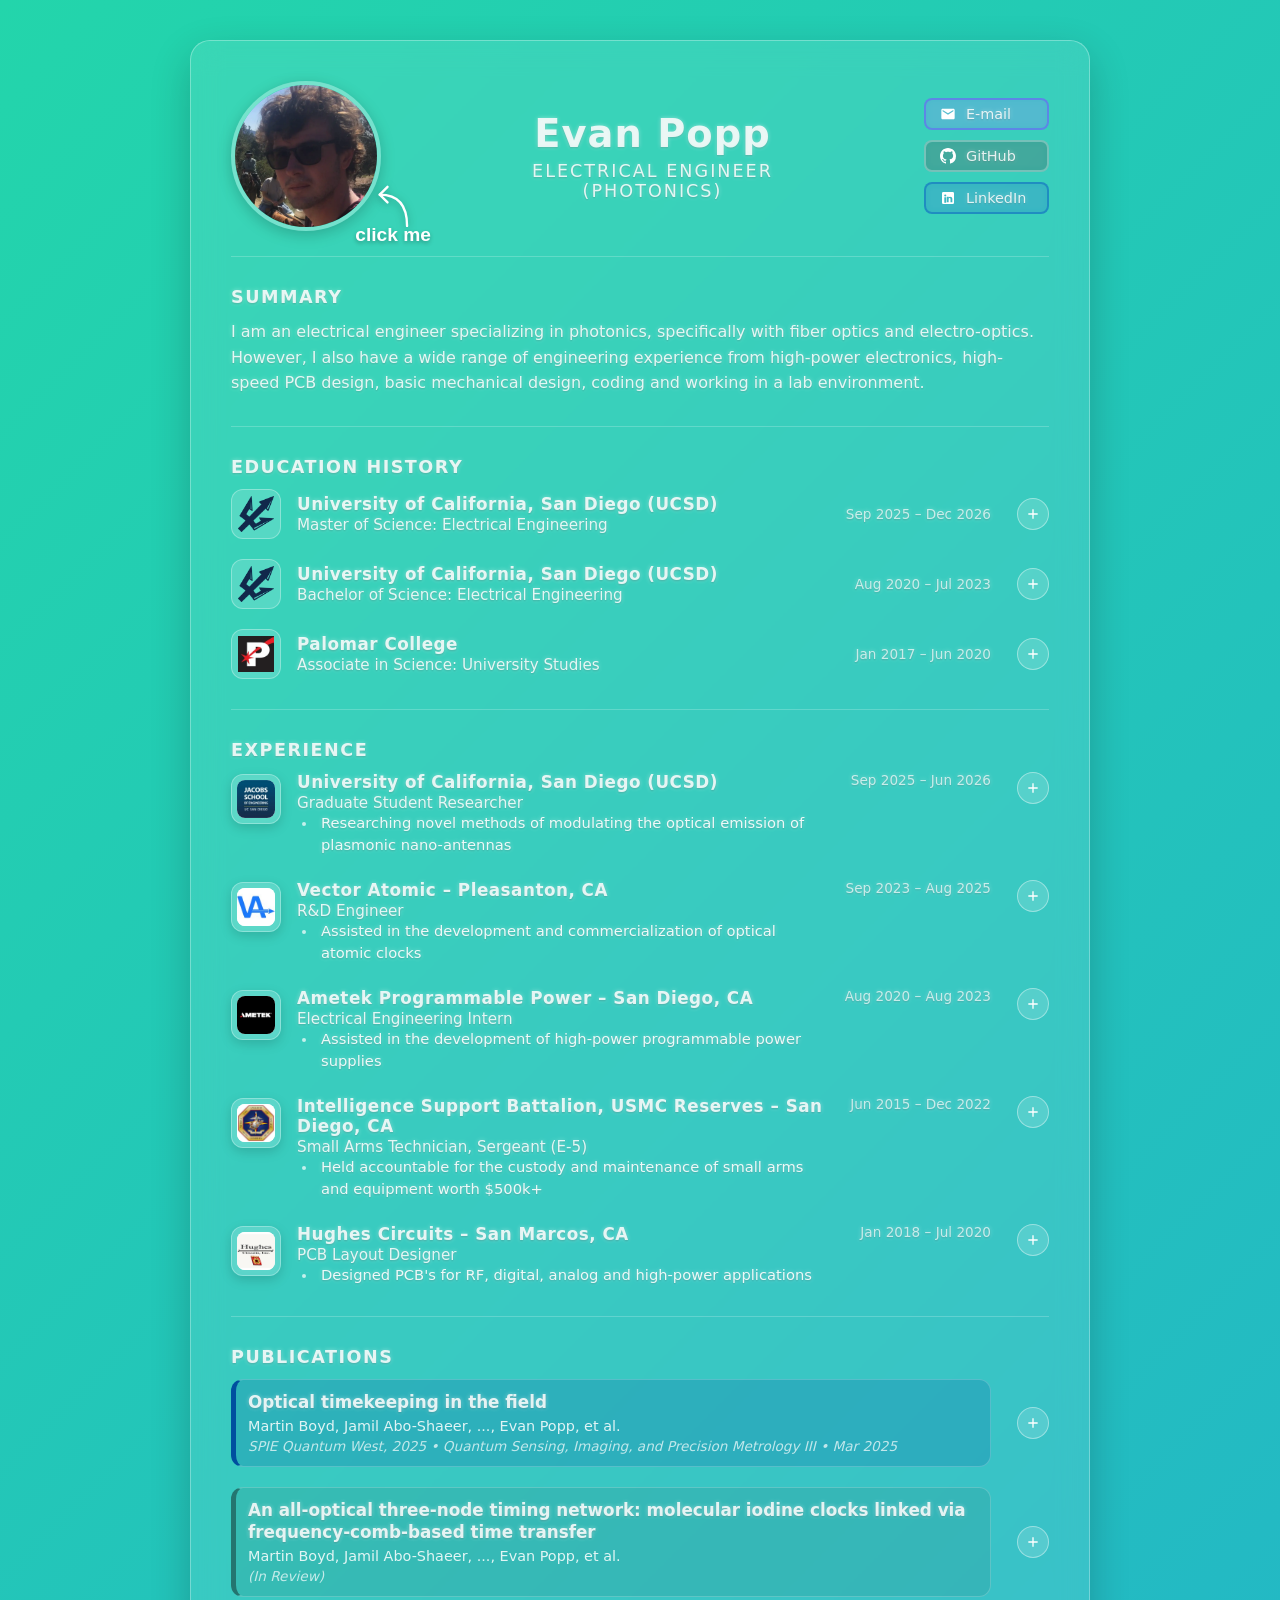
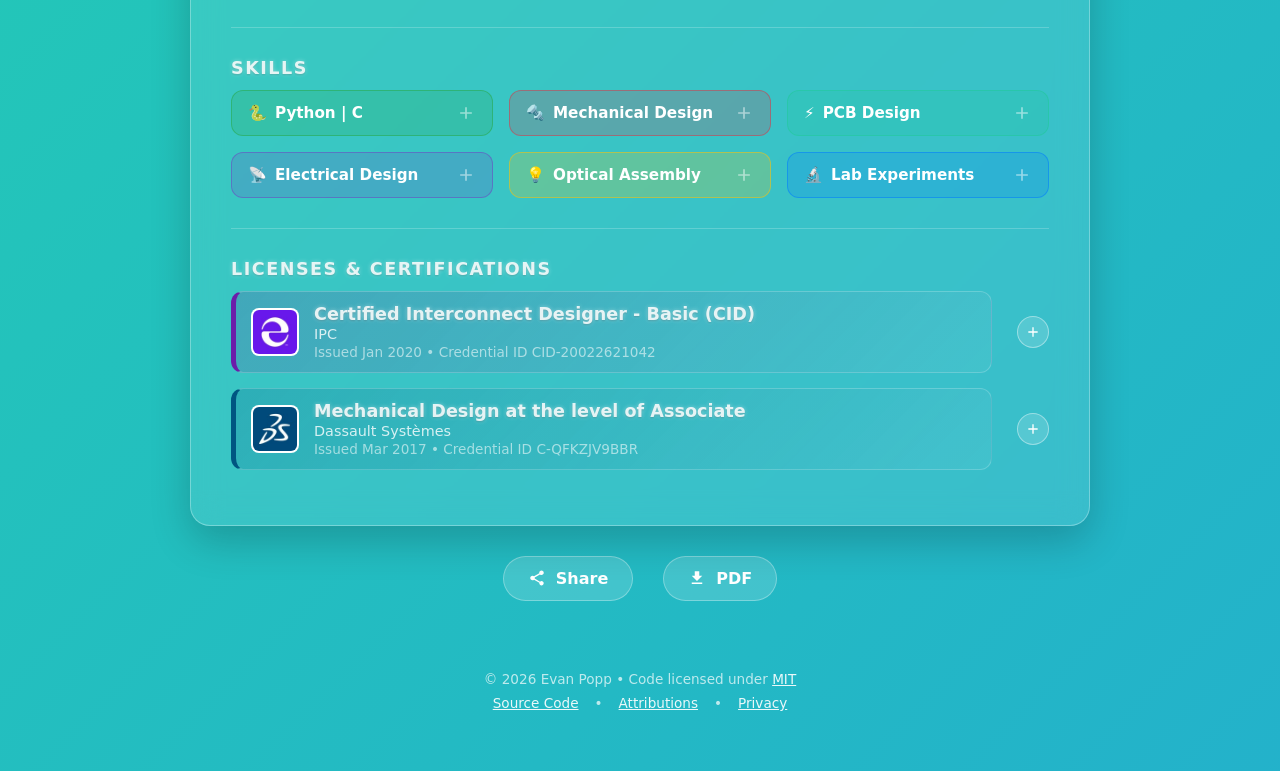
==== static/index.html @ e17ca83b "Website V2: Fixed typos, steamlined performance, added documentation" ====
<!DOCTYPE html>
<html lang="en">

<head>
  <meta charset="UTF-8" />
  <!-- DELETE OR COMMENT THIS OUT -->
  <!-- <meta name="viewport" content="width=device-width, initial-scale=1.0"> -->
  <title> Resume </title>
  <!-- Favicons -->
  <link rel="icon" type="image/png" href="/public/prism.png">
  <!-- Style -->
  <link rel="stylesheet" href="/css/styles_index.css">
  <!-- Link your external JavaScript file -->
  <script src="/js/script.js"></script>
</head>

<body>
  <!-- 1. ADD ID HERE -->
  <div class="glass-resume" id="resume-container">

    <header class="resume-header">
      <!-- Top Left: Headshot -->
      <div class="profile-container">
        <!-- Clickable Profile Picture -->
        <img src="/public/headshot.webp" alt="Evan Popp" class="profile-pic"
          onclick="openModal('<div class=\'modal-header\'><h4>Welcome</h4></div><div class=\'modal-body\'><p>Hello! Thank you for visiting!</p><p>My goal with this site is to convey my professional background with ease, while also providing in-depth detail of my work and accomplishments. If you would like to contact me, please do not hesitate to do so.</p><br><b>Site Guide:</b></br><p>On this site, I use a combination of pop-ups and links to give more in depth detail. Any badge with a + sign signifies a pop-up, with the remaining badges being links. At the top right, you can use those links to contact me or view my github. At the bottom, you can share this site and/or download my resume. At the very bottom of this page, you can use those links to view the source code for this site, the privacy policy and the favicon attributions.</p></div>')">
        <!-- Floating Arrow and Text -->
        <div class="click-me-indicator">
          <!-- Hand-drawn style SVG curved arrow -->
          <svg class="curved-arrow" viewBox="0 0 64 64" width="50" height="50">
            <path d="M 50 60 Q 50 20 15 20" fill="none" stroke="white" stroke-width="3" stroke-linecap="round" />
            <path d="M 15 20 L 25 10 M 15 20 L 25 30" fill="none" stroke="white" stroke-width="3"
              stroke-linecap="round" />
          </svg>
          <span class="click-text">click me</span>
        </div>
      </div>
      <!-- Center: Title -->
      <div class="title-area">
        <h1 class="frosted-text">Evan Popp</h1>
        <h2 class="frosted-text">Electrical Engineer</h2>
        <h2 class="frosted-text">(Photonics)</h2>
      </div>
      <!-- Top Right: Contact Info Links -->
      <div class="contact-info">
        <!-- Email Link -->
        <a href="mailto:contact@evanpopp.me" target="_blank" class="contact-link email frosted-text">
          <svg class="contact-icon" viewBox="0 0 24 24">
            <path
              d="M20 4H4c-1.1 0-1.99.9-1.99 2L2 18c0 1.1.9 2 2 2h16c1.1 0 2-.9 2-2V6c0-1.1-.9-2-2-2zm0 4l-8 5-8-5V6l8 5 8-5v2z" />
          </svg>
          <span>E-mail</span>
        </a>
        <!-- GitHub Link -->
        <a href="https://github.com/evanpopp" target="_blank" class="contact-link github frosted-text">
          <svg class="contact-icon" viewBox="0 0 24 24">
            <path
              d="M12 0C5.37 0 0 5.37 0 12c0 5.31 3.435 9.795 8.205 11.385.6.105.825-.255.825-.57 0-.285-.015-1.23-.015-2.235-3.015.555-3.795-.735-4.035-1.41-.135-.345-.72-1.41-1.23-1.695-.42-.225-1.02-.78-.015-.795.945-.015 1.62.87 1.845 1.23 1.08 1.815 2.805 1.305 3.495.99.105-.78.42-1.305.765-1.605-2.67-.3-5.46-1.335-5.46-5.925 0-1.305.465-2.385 1.23-3.225-.12-.3-.54-1.53.12-3.18 0 0 1.005-.315 3.3 1.23.96-.27 1.98-.405 3-.405s2.04.135 3 .405c2.295-1.56 3.3-1.23 3.3-1.23.66 1.65.24 2.88.12 3.18.765.84 1.23 1.905 1.23 3.225 0 4.605-2.805 5.625-5.475 5.925.435.375.81 1.095.81 2.22 0 1.605-.015 2.895-.015 3.3 0 .315.225.69.825.57A12.02 12.02 0 0024 12c0-6.63-5.37-12-12-12z" />
          </svg>
          <span>GitHub</span>
        </a>
        <!-- LinkedIn Link -->
        <a href="https://linkedin.com/in/evan-popp-ee" target="_blank" class="contact-link linkedin frosted-text">
          <svg class="contact-icon" viewBox="0 0 24 24">
            <path
              d="M19 3a2 2 0 0 1 2 2v14a2 2 0 0 1-2 2H5a2 2 0 0 1-2-2V5a2 2 0 0 1 2-2h14m-.5 15.5v-5.3a3.26 3.26 0 0 0-3.26-3.26c-.85 0-1.84.52-2.28 1.3v-1.11h-2.79v8.37h2.79v-4.93c0-.77.62-1.4 1.39-1.4a1.4 1.4 0 0 1 1.4 1.4v4.93h2.75M6.46 10.9v8.37H9.25V10.9H6.46M7.86 6.6a1.62 1.62 0 1 0 0 3.24 1.62 1.62 0 0 0 0-3.24z" />
          </svg>
          <span>LinkedIn</span>
        </a>
      </div>
    </header>

    <section>
      <h3 class="section-title frosted-text">Summary</h3>
      <div class="summary-text frosted-text">
        I am an electrical engineer specializing in photonics, specifically with fiber optics and electro-optics.
        However, I also have a wide range of engineering experience from high-power electronics, high-speed PCB design,
        basic mechanical design, coding and working in a lab environment.
      </div>
    </section>

    <hr class="glass-divider">

    <section>
      <h3 class="section-title frosted-text">Education History</h3>
      <!-- Master's Degree -->
      <div class="education-item">
        <a href="https://ece.ucsd.edu" target="_blank" class="school-logo-link"
          title="UCSD Electrical & Computer Engineering">
          <img src="/public/ucsd-logo.png" alt="UCSD Logo" onerror="this.style.display='none'">
        </a>
        <div class="education-details">
          <div class="school-name frosted-text">University of California, San Diego (UCSD)</div>
          <div class="degree-title frosted-text">Master of Science: Electrical Engineering</div>
        </div>
        <div class="education-date frosted-text">Sep 2025 – Dec 2026</div>
        <!-- 2. ADD EXPAND BUTTON HERE -->
        <button class="expand-btn"
          onclick="openModal('<div class=\'modal-header\'><h4>Master of Science</h4></div><div class=\'modal-body\'><p>In graduate school, I have been able to pursue further education directly related to the field of photonics. I have also had the opportunity to work as a graduate student researcher, which allowed me to pursue my interests in a lab. </p><br><b>Notable Courses:</b></br><ul class=\'modal-list\'><li>ECE 240C: Optical Modulation and Detection</li><li>ECE 212C: Nanophotonics</li><li>ECE 212A: Nanoscience and Nanotechnology</li><li>ECE 240A: Lasers and Optics</li></ul></div>')">
          <svg viewBox="0 0 24 24" width="20" height="20" fill="currentColor">
            <path d="M19 13h-6v6h-2v-6H5v-2h6V5h2v6h6v2z" />
          </svg>
        </button>
      </div>
      <!-- Bachelor's Degree -->
      <div class="education-item">
        <a href="https://ece.ucsd.edu" target="_blank" class="school-logo-link"
          title="UCSD Electrical & Computer Engineering">
          <img src="/public/ucsd-logo.png" alt="UCSD Logo" onerror="this.style.display='none'">
        </a>
        <div class="education-details">
          <div class="school-name frosted-text">University of California, San Diego (UCSD)</div>
          <div class="degree-title frosted-text">Bachelor of Science: Electrical Engineering</div>
        </div>
        <div class="education-date frosted-text">Aug 2020 – Jul 2023</div>
        <!-- 2. ADD EXPAND BUTTON HERE -->
        <button class="expand-btn"
          onclick="openModal('<div class=\'modal-header\'><h4>Bachelor of Science</h4></div><div class=\'modal-body\'><p>During my undergraduate studies, I learned the fundamentals of electrical engineering with my area of focus being photonics. This depth overall focused on the classical and quantum aspects of light, but also covered semiconductor physics and the fundamentals of electromagnetics.</p><br><b>Notable Courses:</b></br><ul class=\'modal-list\'><li>PHYS 2D: Relativity and Quantum Physics</li><li>ECE 185: Lasers and Modulators</li><li>ECE 183: Optical Electronics</li><li>ECE 182: Electromagnetic Optics</li><li>ECE 135A: Semiconductor Physics</li></ul></div>')">
          <svg viewBox="0 0 24 24" width="20" height="20" fill="currentColor">
            <path d="M19 13h-6v6h-2v-6H5v-2h6V5h2v6h6v2z" />
          </svg>
        </button>
      </div>
      <!-- Associates Degree -->
      <div class="education-item">
        <a href="https://www.palomar.edu/" target="_blank" class="school-logo-link" title="Palomar College">
          <img src="/public/palomar_college_logo.png" alt="Palomar Logo" onerror="this.style.display='none'">
        </a>
        <div class="education-details">
          <div class="school-name frosted-text">Palomar College</div>
          <div class="degree-title frosted-text">Associate in Science: University Studies</div>
        </div>
        <div class="education-date frosted-text">Jan 2017 – Jun 2020</div>
        <!-- 2. ADD EXPAND BUTTON HERE -->
        <button class="expand-btn"
          onclick="openModal('<div class=\'modal-header\'><h4>Associate in Science</h4></div><div class=\'modal-body\'><p>At this community college, I fulfilled all of my general education, and foundational physics/mathematics requirements before transferring to UCSD. I also had the opportunity to take classes teaching the fundamentals of CAD, this is where I received my CSWA certification. I decided to go to community college first to minimize any potential student debt.</p></div>')">
          <svg viewBox="0 0 24 24" width="20" height="20" fill="currentColor">
            <path d="M19 13h-6v6h-2v-6H5v-2h6V5h2v6h6v2z" />
          </svg>
        </button>
      </div>
    </section>

    <hr class="glass-divider">

    <section>
      <h3 class="section-title frosted-text">Experience</h3>
      <div class="experience-item"> <!-- Reusing row container -->
        <!-- Company Logo -->
        <a href="https://ece.ucsd.edu" target="_blank" class="experience-logo-link"
          title="UCSD Electrical & Computer Engineering">
          <img src="/public/jacobs.png" alt="UCSD Logo" onerror="this.style.display='none'">
        </a>
        <!-- Details Block -->
        <div class="education-details">
          <div class="school-name frosted-text">University of California, San Diego (UCSD)</div>
          <div class="degree-title frosted-text">Graduate Student Researcher</div>
          <!-- Bullet Points -->
          <ul class="experience-list frosted-text">
            <li>Researching novel methods of modulating the optical emission of plasmonic nano-antennas</li>
          </ul>
        </div>
        <!-- Date on the Right -->
        <div class="education-date frosted-text">Sep 2025 – Jun 2026</div>
        <!-- Optional Expand Button -->
        <button class="expand-btn"
          onclick="openModal('<div class=\'modal-header\'><h4>UCSD Research</h4></div><div class=\'modal-body\'><img src=\'/public/2D_transfer.webp\' alt=\'2D Transfer\' class=\'modal-body-image\'><p>In this role, I came up with my own research topic to pursue while in graduate studies. My research area of choice involved utilizing the phenomena of inelastic electron tunneling to design an ultrafast, compact and incoherent optical emitter. This research had to stop however due to NSF funding cuts.</p><br><b>Responsibilities and Achievements:</b></br><ul class=\'modal-list\'><li>Utilized Python and Ansys Lumerical to simulate the quantum aspects of my designs as well as verify nano-antenna scattering efficiencies respectively.</li><li>Designed and built an affordable 2D material transfer station with an optional air tight enclosure for a nitrogen atmosphere.</li><li>Received some experience in 2D transfer and heterostructure stacking.</li></ul></div>')">
          <svg viewBox="0 0 24 24" width="20" height="20" fill="currentColor">
            <path d="M19 13h-6v6h-2v-6H5v-2h6V5h2v6h6v2z" />
          </svg>
        </button>
      </div>
      <div class="experience-item"> <!-- Reusing row container -->
        <!-- Company Logo -->
        <a href="https://vectoratomic.com" target="_blank" class="experience-logo-link">
          <img src="/public/vector-atomic-logo.png" alt="Company Logo" onerror="this.style.display='none'">
        </a>
        <!-- Details Block -->
        <div class="education-details">
          <div class="school-name frosted-text">Vector Atomic – Pleasanton, CA</div>
          <div class="degree-title frosted-text">R&D Engineer</div>

          <!-- Bullet Points -->
          <ul class="experience-list frosted-text">
            <li> Assisted in the development and commercialization of optical atomic clocks</li>
          </ul>
        </div>
        <!-- Date on the Right -->
        <div class="education-date frosted-text">Sep 2023 – Aug 2025</div>
        <!-- Optional Expand Button -->
        <button class="expand-btn"
          onclick="openModal('<div class=\'modal-header\'><h4>Vector Atomic</h4></div><div class=\'modal-body\'><img src=\'/public/VA_groupshot.webp\' alt=\'VA Groupshot\' class=\'modal-body-image\'><p>Vector Atomic focuses on developing precision timing and measurement devices using quantum technologies. This was the first full time engineering job that I received after graduating with my Bachelors. In this role, I was able to use my range of engineering experience and my photonics education to continue to improve the capabilities of the optical atomic clock product line.</p><br><b>Responsibilities and Achievements:</b></br><ul class=\'modal-list\'><li>Developed piezoelectric laser wavelength tuning drivers used for atomic clock frequency locking.</li><li>Designed prototype circuits used for laser pump modulation, liquid lens control, and spectroscopy signal acquisition.</li><li>Designed acoustic and mechanical isolation for laser frequency noise improvements.</li><li>Assembly, testing and troubleshooting CW fiber laser systems.</li><li>Testing and debugging electrical designs in a lab environment.</li></ul></div>')">
          <svg viewBox="0 0 24 24" width="20" height="20" fill="currentColor">
            <path d="M19 13h-6v6h-2v-6H5v-2h6V5h2v6h6v2z" />
          </svg>
        </button>
      </div>
      <div class="experience-item"> <!-- Reusing row container -->
        <!-- Company Logo -->
        <a href="https://www.programmablepower.com/" target="_blank" class="experience-logo-link">
          <img src="/public/ametek.png" alt="Company Logo" onerror="this.style.display='none'">
        </a>
        <!-- Details Block -->
        <div class="education-details">
          <div class="school-name frosted-text">Ametek Programmable Power – San Diego, CA</div>
          <div class="degree-title frosted-text">Electrical Engineering Intern</div>
          <!-- Bullet Points -->
          <ul class="experience-list frosted-text">
            <li> Assisted in the development of high-power programmable power supplies</li>
          </ul>
        </div>
        <!-- Date on the Right -->
        <div class="education-date frosted-text">Aug 2020 – Aug 2023</div>
        <!-- Optional Expand Button -->
        <button class="expand-btn"
          onclick="openModal('<div class=\'modal-header\'><h4>Ametek</h4></div><div class=\'modal-body\'><img src=\'/public/tahoe.webp\' alt=\'Tahoe\' class=\'modal-body-image\'><p>Ametek Programmable Power focuses on the design and manufacturing of power supplies and test equipment. I worked at this company part time during my undergrad education, right after Hughes Circuits. I joined this company to get more experience in electrical design and testing, rather than just pure layout. </p><br><b>Responsibilities and Achievements:</b></br><ul class=\'modal-list\'><li>Developed analog sensors, control circuitry and PCBs for power supplies up to 45kW (shown above).</li><li>Modified and designed sheet metal chassis, CNC machined bus bars, and high power magnetics.</li><li>Designed cable harnesses in conjunction with complete electro-mechanical assemblies.</li><li>Tested high-power electrical components for production and R&D development.</li></ul></div>')">
          <svg viewBox="0 0 24 24" width="20" height="20" fill="currentColor">
            <path d="M19 13h-6v6h-2v-6H5v-2h6V5h2v6h6v2z" />
          </svg>
        </button>
      </div>
      <div class="experience-item"> <!-- Reusing row container -->
        <!-- Company Logo -->
        <a href="https://www.marforres.marines.mil/Units/Force-Headquarters-Group/Intelligence-Support-Battalion/CI-HUMINT-Company-A/"
          target="_blank" class="experience-logo-link">
          <img src="/public/USMC_logo.png" alt="Company Logo" onerror="this.style.display='none'">
        </a>
        <!-- Details Block -->
        <div class="education-details">
          <div class="school-name frosted-text">Intelligence Support Battalion, USMC Reserves – San Diego, CA</div>
          <div class="degree-title frosted-text">Small Arms Technician, Sergeant (E-5)</div>
          <!-- Bullet Points -->
          <ul class="experience-list frosted-text">
            <li>Held accountable for the custody and maintenance of small arms and equipment worth $500k+</li>
          </ul>
        </div>
        <!-- Date on the Right -->
        <div class="education-date frosted-text">Jun 2015 – Dec 2022</div>
        <!-- Optional Expand Button -->
        <button class="expand-btn"
          onclick="openModal('<div class=\'modal-header\'><h4>USMC Reserves</h4></div><div class=\'modal-body\'><img src=\'/public/USMC_groupshot.webp\' alt=\'USMC Groupshot\' class=\'modal-body-image\'><p>I joined the USMC Reserves right out of high school. Joining the Marines was somewhat of a family tradition, I wanted to do this while pursuing my passion for engineering. I would attend training one weekend per month and then a 2 week session over the summer.</p><br><b>Responsibilities and Achievements:</b></br><ul class=\'modal-list\'><li>Repaired and maintained small arms and various equipment.</li><li>Taught at a leadership course for Marines in the reserve.</li><li>Was a Combat Marksmanship Coach for my secondary occupation.</li></ul></div>')">
          <svg viewBox="0 0 24 24" width="20" height="20" fill="currentColor">
            <path d="M19 13h-6v6h-2v-6H5v-2h6V5h2v6h6v2z" />
          </svg>
        </button>
      </div>
      <div class="experience-item"> <!-- Reusing row container -->
        <!-- Company Logo -->
        <a href="https://www.hughescircuits.com/" target="_blank" class="experience-logo-link">
          <img src="/public/hughes_circuits_logo.png" alt="Company Logo" onerror="this.style.display='none'">
        </a>
        <!-- Details Block -->
        <div class="education-details">
          <div class="school-name frosted-text">Hughes Circuits – San Marcos, CA</div>
          <div class="degree-title frosted-text">PCB Layout Designer</div>
          <!-- Bullet Points -->
          <ul class="experience-list frosted-text">
            <li> Designed PCB's for RF, digital, analog and high-power applications</li>
          </ul>
        </div>
        <!-- Date on the Right -->
        <div class="education-date frosted-text">Jan 2018 – Jul 2020</div>
        <!-- Optional Expand Button -->
        <button class="expand-btn"
          onclick="openModal('<div class=\'modal-header\'><h4>Hughes Circuits</h4></div><div class=\'modal-body\'><p>Hughes Circuits focuses on the speedy manufacturing and layout of PCBs, primarily for DoD contractors. I worked at this company part time during my undergrad education. This was the first engineering job I had, and I was able to get it from the CAD education I received at community college.</p><br><b>Responsibilities and Achievements:</b></br><ul class=\'modal-list\'><li>Designed PCBs for a wide range of purposes for DoD contractors.</li><li>Received CID certification.</li></ul></div>')">
          <svg viewBox="0 0 24 24" width="20" height="20" fill="currentColor">
            <path d="M19 13h-6v6h-2v-6H5v-2h6V5h2v6h6v2z" />
          </svg>
        </button>
      </div>
    </section>

    <hr class="glass-divider">

    <section>
      <h3 class="section-title frosted-text">Publications</h3>
      <!-- 1. SPIE Published Paper -->
      <div class="publication-item">
        <!-- Glass Badge Link -->
        <div class="publication-badge spie-badge interactive">
          <a href="https://www.spiedigitallibrary.org/conference-proceedings-of-spie/PC13392/PC133922W/Optical-timekeeping-in-the-field/10.1117/12.3053395.full?tab=ArticleLink"
            target="_blank" class="publication-link">
            <div class="citation-title frosted-text">Optical timekeeping in the field</div>
            <div class="citation-authors">Martin Boyd, Jamil Abo-Shaeer, ..., Evan Popp, et al.</div>
            <div class="citation-journal">SPIE Quantum West, 2025 • Quantum Sensing, Imaging, and Precision Metrology
              III • Mar 2025</div>
          </a>
        </div>
        <!-- Expansion Button (Outside the badge, aligned with other sections) -->
        <button class="expand-btn"
          onclick="openModal('<div class=\'modal-header\'><h4>Optical Timekeeping in the Field</h4></div><div class=\'modal-body\'><p>In this conference, my team presented and showed off the various capabilities of our optical clocks, as well as the experiments the clocks were a part of. For my contribution, I was attributed for my design work with the updated clock. I also assisted in setting up field experiments to test the environmental ruggedness of the clock.</p></div>')">
          <svg viewBox="0 0 24 24" width="20" height="20" fill="currentColor">
            <path d="M19 13h-6v6h-2v-6H5v-2h6V5h2v6h6v2z" />
          </svg>
        </button>
      </div>
      <!-- 2. Pending Paper (Grey accent, no button) -->
      <div class="publication-item">
        <div class="publication-badge pending-badge">
          <div class="pending-content">
            <div class="citation-title frosted-text">An all-optical three-node timing network: molecular iodine clocks
              linked via frequency-comb-based time transfer</div>
            <div class="citation-authors">Martin Boyd, Jamil Abo-Shaeer, ..., Evan Popp, et al.</div>
            <div class="citation-journal">(In Review)</div>
          </div>
        </div>
        <!-- Expansion Button (Outside the badge, aligned with other sections) -->
        <button class="expand-btn"
          onclick="openModal('<div class=\'modal-header\'><h4>Three-Node Timing Network</h4></div><div class=\'modal-body\'><p>In this paper, my team and I experimentally demonstrated that our optical clocks could be synced over a 14.5km free space optical link at NIST. This was one of the first projects that I worked on at this company. For my contribution, I assisted in designing and building the various racks used to hold the clocks and equipment. I was also present during the experiment and assisted in setting it up.</p></div><div class=\'modal-footer\'>This paper is currently in review</div>')">
          <svg viewBox="0 0 24 24" width="20" height="20" fill="currentColor">
            <path d="M19 13h-6v6h-2v-6H5v-2h6V5h2v6h6v2z" />
          </svg>
        </button>
      </div>
    </section>

    <hr class="glass-divider">

    <section>
      <h3 class="section-title frosted-text">Skills</h3>
      <div class="skills-grid">
        <!-- Skill 1 | Coding -->
        <button class="skill-badge skill-green"
          onclick="openModal('<div class=\'modal-header\'><h4>Python | C</h4></div><div class=\'modal-body\'><p>I have been coding in Python consistently for a couple of years now, for about half of that time I utilized C. In industry, I would often use a combination of Python and C to record/manipulate data and program MCUs respectively. During my time in graduate studies, I used Python extensively for predicting the quantum behavior of my research designs, as well as for my schoolwork.</p></div>')">
          <span>🐍<b>Python | C</b></span>
          <svg class="integrated-plus" viewBox="0 0 24 24">
            <path d="M19 13h-6v6h-2v-6H5v-2h6V5h2v6h6v2z" />
          </svg>
        </button>
        <!-- Skill 2 | Mechanical -->
        <button class="skill-badge skill-red"
          onclick="openModal('<div class=\'modal-header\'><h4>Mechanical Design</h4></div><div class=\'modal-body\'><p>I have been utilizing Solidworks in industry for multiple years, I also recently started using AutoDesk360 for personal projects and my research. I have experience designing sheet metal chassis, CNC machined mounting components, professionally 3D printed parts, cable and harness design, as well as creating assembly instructions for production.</p></div>')">
          <span>🔩<b>Mechanical Design</b></span>
          <svg class="integrated-plus" viewBox="0 0 24 24">
            <path d="M19 13h-6v6h-2v-6H5v-2h6V5h2v6h6v2z" />
          </svg>
        </button>
        <!-- Skill 3 | PCB Design-->
        <button class="skill-badge skill-teal"
          onclick="openModal('<div class=\'modal-header\'><h4>PCB Design</h4></div><div class=\'modal-body\'><p>For multiple years I have had experience designing PCBs using both Altium and PADs. This was one of the first industry skills that I gained. I have had experience designing PCBs for a wide range of purposes, such as RF, high-speed digital, high-power, analog and various mixed-signal designs.</p></div>')">
          <span>⚡️<b>PCB Design</b></span>
          <svg class="integrated-plus" viewBox="0 0 24 24">
            <path d="M19 13h-6v6h-2v-6H5v-2h6V5h2v6h6v2z" />
          </svg>
        </button>
        <!-- Skill 4 | Electrical-->
        <button class="skill-badge skill-purple"
          onclick="openModal('<div class=\'modal-header\'><h4>Electrical Design</h4></div><div class=\'modal-body\'><p>For a few years now, I have had experience designing electrical circuits and systems in industry, with assistance from simulation tools such as LTSpice. I have had a range of design experience, from analog sensing and control circuitry in power supplies, customer facing outputs and controls, and very low noise opto-electric interfaces. </p></div>')">
          <span>📡<b>Electrical Design</b></span>
          <svg class="integrated-plus" viewBox="0 0 24 24">
            <path d="M19 13h-6v6h-2v-6H5v-2h6V5h2v6h6v2z" />
          </svg>
        </button>
        <!-- Skill 5 | Optical Assembly -->
        <button class="skill-badge skill-gold"
          onclick="openModal('<div class=\'modal-header\'><h4>Optical Assembly</h4></div><div class=\'modal-body\'><p>I have had a couple years of experience assembling and splicing fiber based optical systems. These optical systems consisted of various different optical components such as splitters, isolators, AOMs, VOAs, SOAs, and more. Many of these systems where used in production atomic clocks and are currently in the field.</p></div>')">
          <span>💡<b>Optical Assembly</b></span>
          <svg class="integrated-plus" viewBox="0 0 24 24">
            <path d="M19 13h-6v6h-2v-6H5v-2h6V5h2v6h6v2z" />
          </svg>
        </button>
        <!-- Skill 6 | Lab Experiments-->
        <button class="skill-badge skill-blue"
          onclick="openModal('<div class=\'modal-header\'><h4>Lab Experiments</h4></div><div class=\'modal-body\'><p>For a few years now, I have had experience testing, troubleshooting, collecting data and running experiments in a lab environment. I have worked in hazardous environments with voltages up to 1000V, and fiber based IR lasers with ~100mW optical power. I also have experience using various equipment such as photodetectors, oscilloscopes, spectrum analyzers, function generators, and more.</p></div>')">
          <span>🔬<b>Lab Experiments</b></span>
          <svg class="integrated-plus" viewBox="0 0 24 24">
            <path d="M19 13h-6v6h-2v-6H5v-2h6V5h2v6h6v2z" />
          </svg>
        </button>
      </div>
    </section>

    <hr class="glass-divider">

    <section>
      <h3 class="section-title frosted-text">Licenses & Certifications</h3>
      <!-- Certification Item Container -->
      <div class="cert-item-container">
        <!-- Main Clickable Link Badge -->
        <a href="https://my.electronicsu.org/static/verify_certification.html" target="_blank" class="cert-link-ipc">
          <!-- Boxed Logo -->
          <img src="/public/ipc-logo.png" alt="IPC Logo" class="cert-logo">
          <!-- Certification Text Details -->
          <div class="cert-details">
            <span class="cert-title frosted-text">Certified Interconnect Designer - Basic (CID)</span>
            <span class="cert-issuer">IPC</span>
            <span class="cert-meta">Issued Jan 2020 • Credential ID CID-20022621042</span>
          </div>
        </a>
        <!-- Expansion Button (Outside the badge, aligned with other sections) -->
        <button class="expand-btn"
          onclick="openModal('<div class=\'modal-header\'><h4>CID - Basic</h4></div><div class=\'modal-body\'><p>CID (Certified Interconnect Designer) is a certification that represents a working knowledge of IPC industry wide PCB design standards. You can check the validity of my certification by entering my certificate serial number at the website linked by this badge.</p></div><div class=\'modal-footer\'>This certification does not expire.</div>')">
          <svg viewBox="0 0 24 24" width="20" height="20" fill="currentColor">
            <path d="M19 13h-6v6h-2v-6H5v-2h6V5h2v6h6v2z" />
          </svg>
        </button>
      </div>
      <div class="cert-item-container">
        <!-- Main Clickable Link Badge -->
        <a href="https://cv.virtualtester.com/qr/?b=SLDWRKS&i=C-QFKZJV9BBR" target="_blank" class="cert-link-das">
          <!-- Boxed Logo -->
          <img src="/public/dassault-logo.png" alt="Dassault Logo" class="cert-logo">
          <!-- Certification Text Details -->
          <div class="cert-details">
            <span class="cert-title frosted-text">Mechanical Design at the level of Associate</span>
            <span class="cert-issuer">Dassault Systèmes</span>
            <span class="cert-meta">Issued Mar 2017 • Credential ID C-QFKZJV9BBR</span>
          </div>
        </a>
        <!-- Expansion Button (Outside the badge, aligned with other sections) -->
        <button class="expand-btn"
          onclick="openModal('<div class=\'modal-header\'><h4>CSWA</h4></div><div class=\'modal-body\'><p>CSWA (Certified SolidWorks Associate) is a certification that represents a basic proficiency in using SolidWorks. You can check the validity of my certification by clicking this badge.</p></div><div class=\'modal-footer\'>This certification does not expire.</div>')">
          <svg viewBox="0 0 24 24" width="20" height="20" fill="currentColor">
            <path d="M19 13h-6v6h-2v-6H5v-2h6V5h2v6h6v2z" />
          </svg>
        </button>
      </div>
    </section>
  </div> <!-- End of glass-resume -->

  <!-- Place the Action Buttons OUTSIDE and BELOW the slab -->
  <div class="action-buttons-container">
    <!-- 2. Share Resume -->
    <button class="action-btn" onclick="shareResume()">
      <svg viewBox="0 0 24 24">
        <path
          d="M18 16.08c-.76 0-1.44.3-1.96.77L8.91 12.7c.05-.23.09-.46.09-.7s-.04-.47-.09-.7l7.05-4.11c.54.5 1.25.81 2.04.81 1.66 0 3-1.34 3-3s-1.34-3-3-3-3 1.34-3 3c0 .24.04.47.09.7L8.04 9.81C7.5 9.31 6.79 9 6 9c-1.66 0-3 1.34-3 3s1.34 3 3 3c.79 0 1.5-.31 2.04-.81l7.12 4.16c-.05.21-.08.43-.08.65 0 1.61 1.31 2.92 2.92 2.92 1.61 0 2.92-1.31 2.92-2.92s-1.31-2.92-2.92-2.92z" />
      </svg>
      Share
    </button>
    <!-- 3. Download PDF -->
    <a href="/resume/Evan-Popp_Resume.pdf" download="Evan-Popp_Resume.pdf" class="action-btn">
      <svg viewBox="0 0 24 24">
        <path d="M19 9h-4V3H9v6H5l7 7 7-7zM5 18v2h14v-2H5z" />
      </svg>
      PDF
    </a>
  </div>
  <footer class="site-footer">
    <p>© 2026 Evan Popp • Code licensed under <a href="https://opensource.org/licenses/MIT" target="_blank">MIT</a></p>
    <div class="footer-links">
      <a href="https://github.com/evanpopp/work_site" target="_blank">Source Code</a>
      <span>•</span>
      <a
        onclick="openModal('<div class=\'modal-header\'><h4>Asset Credits</h4></div><div class=\'modal-body\'>• Prism icons created by Adib Sulthon - <a href=\'https://www.flaticon.com/free-icons/prism\' target=\'_blank\' title=\'prism icons\'>Flaticon</a> <br>• Robot icons created by Hilmy Abiyyu A. - <a href=\'https://www.flaticon.com/free-icons/robot\' target=\'_blank\' title=\'robot icons\'>Flaticon</a> <br>• Question icons created by Pixel perfect - <a href=\'https://www.flaticon.com/free-icons/question\' target=\'_blank\' title=\'question icons\'>Flaticon</a></div>')">Attributions</a>
      <span>•</span>
      <a
        onclick="openModal('<div class=\'modal-header\'><h4>Privacy Notice</h4></div><div class=\'modal-body\'>This site does not collect, track, or share personal data, nor does it use tracking cookies. Standard server access logs are stored briefly for security and diagnostic purposes only.</div>')">Privacy</a>
  </footer>
  <!-- Modal Overlay Element -->
  <div id="modalOverlay" class="modal-overlay" onclick="closeModal()">
    <div class="modal-content" onclick="event.stopPropagation()">
      <!-- Changed from <p> to <div> for full HTML/image support -->
      <div id="modalText"></div>
    </div>
  </div>
</body>

</html>
---- css/styles_index.css ----
/* Reset and base styles */
* {
  box-sizing: border-box;
  margin: 0;
  padding: 0;
}

body {
  font-family: 'Segoe UI', system-ui, -apple-system, sans-serif;
  min-height: 100vh;
  display: flex;
  flex-direction: column;
  /* <-- THIS IS THE MAGIC LINE */
  align-items: center;
  /* Centers the slab and buttons horizontally */
  justify-content: center;
  padding: 40px 20px;
  background: linear-gradient(-45deg, #ee7752, #e73c7e, #23a6d5, #23d5ab);
  background-size: 400% 400%;
  animation: gradientBG 15s ease infinite;
  color: #ffffff;
}

@keyframes gradientBG {
  0% {
    background-position: 0% 50%;
  }

  50% {
    background-position: 100% 50%;
  }

  100% {
    background-position: 0% 50%;
  }
}

/* Frosted Text Utility */
.frosted-text {
  color: rgba(255, 255, 255, 0.85);
  text-shadow: 0 0 4px rgba(255, 255, 255, 0.4), 0 1px 2px rgba(0, 0, 0, 0.2);
  filter: blur(0.3px);
}

/* Glass Resume Container */
.glass-resume {
  width: 100%;
  max-width: 850px;
  padding: 40px 40px;
  border-radius: 20px;
  background: rgba(255, 255, 255, 0.1);
  backdrop-filter: blur(15px);
  -webkit-backdrop-filter: blur(15px);
  border: 1px solid rgba(255, 255, 255, 0.3);
  box-shadow: 0 15px 40px rgba(0, 0, 0, 0.2);
}

/* Header Layout */
.resume-header {
  display: flex !important;
  flex-direction: row !important;
  flex-wrap: nowrap !important;
  justify-content: space-between;
  align-items: center;
  text-align: center;
  border-bottom: 1px solid rgba(255, 255, 255, 0.2);
  padding-bottom: 25px;
  margin-bottom: 30px;
  height: auto !important; 
  min-height: fit-content;
  gap: 20px;
  width: 100%
}

/* Lock the container to the original small size */
.profile-container {
  position: relative;
  display: inline-block;
  width: 150px;
  /* Adjust this to match your original headshot size */
  height: 150px;
  /* Must match the width to be a perfect circle */
  flex-shrink: 0 !important;
  /* Prevents the header from squishing it */
}

/* Force the image to be a circle with a glass border */
.profile-pic {
  width: 100%;
  height: 100%;
  object-fit: cover;
  /* Prevents the picture from stretching */
  border-radius: 50%;
  /* Makes it a perfect circle */

  /* The Glass Border */
  border: 4px solid rgba(255, 255, 255, 0.3);
  box-shadow: 0 4px 15px rgba(0, 0, 0, 0.2);

  /* Interactive styling */
  cursor: pointer;
  transition: transform 0.3s ease, box-shadow 0.3s ease, border-color 0.3s ease;
  position: relative;
  z-index: 2;
  flex-shrink: 0;
}

/* Hover effect */
.profile-pic:hover {
  transform: scale(1.05);
  box-shadow: 0 6px 25px rgba(255, 255, 255, 0.4);
  border-color: rgba(255, 255, 255, 0.6);
}

/* Position the arrow relative to the small circular container */
.click-me-indicator {
  position: absolute;
  bottom: -15px;
  right: -50px;
  /* Brought in closer so it doesn't push into your name */
  display: flex;
  flex-direction: column;
  align-items: center;
  color: white;

  font-family: 'Comic Sans MS', 'Caveat', cursive, sans-serif;
  font-size: 1.2rem;

  pointer-events: none;
  z-index: 3;
  animation: floatBounce 2s infinite ease-in-out;
}

.curved-arrow {
  margin-bottom: -5px;
  filter: drop-shadow(0 2px 4px rgba(0, 0, 0, 0.3));
}

.click-text {
  text-shadow: 0 2px 4px rgba(0, 0, 0, 0.3);
  font-weight: bold;
}

@keyframes floatBounce {

  0%,
  100% {
    transform: translateY(0) rotate(-10deg);
  }

  50% {
    transform: translateY(-8px) rotate(-10deg);
  }
}

/* Center Title Area */
.title-area {
  flex: 1;
  text-align: center;
  padding: 0 20px;
}

.title-area h1 {
  font-size: 2.4rem;
  font-weight: 700;
  letter-spacing: 1px;
  margin-bottom: 5px;
}

.title-area h2 {
  font-size: 1.1rem;
  font-weight: 400;
  letter-spacing: 2px;
  text-transform: uppercase;
}

/* Right Contact Info Block */
.contact-info {
  display: flex;
  flex-direction: column;
  gap: 10px;
  /* Align elements along their left edge (logos first) */
  align-items: flex-start;
  /* Optional manual offset: adjust margin-left to shift the entire group */
  margin-left: 0px;
}

/* Contact Link Base Button Style */
.contact-link {
  display: inline-flex;
  align-items: center;
  gap: 10px;
  text-decoration: none;
  font-size: 0.9rem;
  font-weight: 500;
  padding: 6px 14px;
  border-radius: 8px;
  width: 125px;
  /* Fixed width keeps all buttons uniform */
  transition: all 0.3s cubic-bezier(0.4, 0, 0.2, 1);
  backdrop-filter: blur(5px);
}

.contact-icon {
  width: 16px;
  height: 16px;
  fill: #ffffff;
  flex-shrink: 0;
}

/* App-Specific Color Schemes (Customize borders, backgrounds & hover states here) */

/* E-mail (ProtonMail Purple Tint) */
.contact-link.email {
  background: rgba(110, 84, 255, 0.2);
  border: 2px solid rgba(110, 84, 255, 0.5);
}

.contact-link.email:hover {
  background: rgba(110, 84, 255, 0.5);
  border-color: rgba(110, 84, 255, 0.9);
  box-shadow: 0 0 12px rgba(110, 84, 255, 0.4);
  transform: translateY(-2px);
}

/* GitHub (Dark Tint) */
.contact-link.github {
  background: rgba(36, 41, 47, 0.25);
  border: 2px solid rgba(255, 255, 255, 0.3);
}

.contact-link.github:hover {
  background: rgba(36, 41, 47, 0.6);
  border-color: rgba(255, 255, 255, 0.7);
  box-shadow: 0 0 12px rgba(0, 0, 0, 0.3);
  transform: translateY(-2px);
}

/* LinkedIn (Blue Tint) */
.contact-link.linkedin {
  background: rgba(10, 102, 194, 0.25);
  border: 2px solid rgba(10, 102, 194, 0.5);
}

.contact-link.linkedin:hover {
  background: rgba(10, 102, 194, 0.55);
  border-color: rgba(10, 102, 194, 0.9);
  box-shadow: 0 0 12px rgba(10, 102, 194, 0.4);
  transform: translateY(-2px);
}

/* Content Styling */
.section-title {
  font-size: 1.1rem;
  font-weight: 600;
  letter-spacing: 1.5px;
  text-transform: uppercase;
  margin-bottom: 12px;
}

.summary-text {
  font-size: 1rem;
  line-height: 1.6;
}

@media (max-width: 768px) {
  .resume-header {
    flex-direction: column;
    gap: 20px;
  }

  .contact-info {
    align-items: center;
    margin-left: 0;
  }
}

/* Glass Section Divider */
.glass-divider {
  border: none;
  border-top: 1px solid rgba(255, 255, 255, 0.2);
  margin: 30px 0;
  /* Spacing above and below the line */
}

/* Education Section Layout */
.education-item {
  display: flex;
  align-items: center;
  gap: 16px;
  margin-bottom: 20px;
}

.education-item:last-child {
  margin-bottom: 0;
}

/* School Logo Window */
.school-logo-link {
  display: flex;
  align-items: center;
  justify-content: center;
  width: 50px;
  height: 50px;
  border-radius: 12px;
  background: rgba(255, 255, 255, 0.15);
  border: 1px solid rgba(255, 255, 255, 0.3);
  padding: 6px;
  flex-shrink: 0;
  transition: all 0.3s ease;
}

.school-logo-link:hover {
  background: rgba(255, 255, 255, 0.3);
  border-color: rgba(255, 255, 255, 0.6);
  transform: translateY(-2px);
  box-shadow: 0 4px 12px rgba(0, 0, 0, 0.15);
}

.school-logo-link img {
  width: 100%;
  height: 100%;
  object-fit: contain;
}

/* Center Details Area */
.education-details {
  flex: 1;
}

.school-name {
  font-size: 1.05rem;
  font-weight: 700;
  /* Bold as requested */
  letter-spacing: 0.5px;
  margin-bottom: 2px;
}

.degree-title {
  font-size: 0.95rem;
  font-weight: 400;
  /* Regular weight for contrast */
  color: rgba(255, 255, 255, 0.85);
}

/* Right-aligned Date Badge */
/* Clean, non-interactive Date Text */
.education-date {
  font-size: 0.85rem;
  font-weight: 500;
  text-align: right;
  white-space: nowrap;
  color: rgba(255, 255, 255, 0.7);
  /* Slightly softer white to indicate secondary info */
  padding: 0;
  background: none;
  border: none;
}

/* Expand Button (+) */
.expand-btn {
  display: flex;
  align-items: center;
  justify-content: center;
  width: 32px;
  height: 32px;
  border-radius: 50%;
  background: rgba(255, 255, 255, 0.15);
  border: 1px solid rgba(255, 255, 255, 0.4);
  cursor: pointer;
  transition: all 0.3s ease;
  flex-shrink: 0;
  margin-left: 10px;
}

.expand-btn svg {
  width: 16px;
  height: 16px;
  fill: #ffffff;
  /* School Logo Window */

  .school-logo-link {
    display: flex;
    align-items: center;
    justify-content: center;
    width: 50px;
    height: 50px;
    border-radius: 12px;
    background: rgba(255, 255, 255, 0.15);
    border: 1px solid rgba(255, 255, 255, 0.3);
    padding: 6px;
    flex-shrink: 0;
    transition: all 0.3s ease;
  }

  transition: transform 0.3s ease;
}

.expand-btn:hover {
  background: rgba(255, 255, 255, 0.3);
  transform: scale(1.1);
  box-shadow: 0 4px 10px rgba(0, 0, 0, 0.2);
}

.expand-btn:hover svg {
  transform: rotate(90deg);
  /* Nice little rotation animation */
}

/* --- FULLSCREEN BLUR OVERLAY --- */
.modal-overlay {
  position: fixed;
  top: 0;
  left: 0;
  width: 100vw;
  height: 100vh;
  background: rgba(0, 0, 0, 0.4);
  backdrop-filter: blur(8px);
  -webkit-backdrop-filter: blur(8px);
  z-index: 9999;
  /* Forces it to the very top */

  display: flex;
  align-items: center;
  justify-content: center;

  /* Hides it perfectly */
  opacity: 0;
  visibility: hidden;
  transition: opacity 0.3s ease-in-out, visibility 0.3s ease-in-out;
}

/* --- THE GLASS CARD ITSELF --- */
.modal-content {
  background: linear-gradient(135deg, rgba(255, 255, 255, 0.15), rgba(255, 255, 255, 0.05));
  border: 1px solid rgba(255, 255, 255, 0.2);
  border-top: 1px solid rgba(255, 255, 255, 0.5); /* Simulates top-down lighting */
  backdrop-filter: blur(16px);
  -webkit-backdrop-filter: blur(16px);
  border-radius: 16px;
  padding: 25px 30px;
  max-width: 500px;
  width: 90%;
  color: white;
  box-shadow: 0 15px 35px rgba(0, 0, 0, 0.4);
  transform: translateY(20px) scale(0.95);
  transition: transform 0.3s ease-out;
  text-align: left;
}

/* Modal Header Layout */
.modal-header {
  display: flex;
  align-items: center;
  justify-content: flex-start; 
  width: 100%;
  gap: 14px;
  margin-bottom: 16px;
  padding-bottom: 12px;
  border-bottom: 1px solid rgba(255, 255, 255, 0.15);
}

/* New H4 specifically for the modal */
.modal-header h4 {
  margin: 0;
  text-align: left;
  font-size: 1.35rem;
  font-weight: 600;
  letter-spacing: 0.5px;
  color: #ffffff;
  line-height: 1.2;
}

/* 1. Ensure the injection container takes full width and defaults to left */
#modalText {
  width: 100%;
  text-align: left;
  display: flex;
  flex-direction: column;
}

.modal-body {
  font-size: 1.05rem;
  line-height: 1.6;
  color: rgba(255, 255, 255, 0.9);
  margin-bottom: 20px;
}

/* Styling for lists inside the modal */
.modal-list {
  margin: 8px 0 0 0;
  padding-left: 20px; /* Controls the exact left indent distance */
  list-style-type: disc; /* Clean circular bullet points */
}

.modal-list li {
  margin-bottom: 6px; /* Adds breathing room between bullet points */
  line-height: 1.4;
  color: rgba(255, 255, 255, 0.9);
}

/* Styling for large images inside the modal body */
.modal-body-image {
  max-width: 100%;
  height: auto;
  border-radius: 8px;
  margin: 10px 0 15px 0; /* Adds breathing room around the image */
  box-shadow: 0 4px 12px rgba(0, 0, 0, 0.2);
  display: block;
}

.modal-footer {
  font-size: 0.85rem;
  color: rgba(255, 255, 255, 0.6);
  font-style: italic;
}

/* Image styling inside the glass modal */
.modal-content img {
  max-width: 100%;
  height: auto;
  display: block;
  margin: 12px auto;
  border-radius: 8px;
  box-shadow: 0 4px 12px rgba(0, 0, 0, 0.3);
}

/* --- THE ACTIVE (VISIBLE) STATE --- */
.modal-overlay.active {
  opacity: 1;
  visibility: visible;
}

/* Makes the card float up when active */
.modal-overlay.active .modal-content {
  transform: translateY(0) scale(1);
}

/* Experience Bullet List with Resume Indentation */
.experience-list {
  margin-top: 0px;
  padding-left: 20px;
  /* Increases the left indent for the bullets */
  display: flex;
  flex-direction: column;
  gap: 1px;
  /* Vertical spacing between bullet points */
}

.experience-list li {
  font-size: 0.92rem;
  line-height: 1.5;
  color: rgba(255, 255, 255, 0.9);
  padding-left: 4px;
  /* Subtle spacing between the bullet dot and the text */
}

/* Optional: Customizes the look of the bullet dot itself */
.experience-list li::marker {
  color: rgba(255, 255, 255, 0.7);
  font-size: 0.85em;
  /* Slightly smaller dot for a refined look */
}

/* Experience Section Layout */
.experience-item {
  display: flex;
  align-items: flex-start;
  /* Pushes the logo, date, and button to the top line */
  gap: 16px;
  margin-bottom: 24px;
}

/* Experience Logo Window */
.experience-logo-link {
  display: flex;
  align-items: center;
  justify-content: center;
  width: 50px;
  height: 50px;
  padding: 5px;
  border-radius: 12px;
  background: rgba(255, 255, 255, 0.12);
  /* Frosted glass fill */
  border: 1px solid rgba(255, 255, 255, 0.3);
  /* Subtle glass border */
  backdrop-filter: blur(8px);
  /* Glass blur effect */
  box-shadow: 0 4px 12px rgba(0, 0, 0, 0.15);
  flex-shrink: 0;
  transition: transform 0.3s ease, border-color 0.3s ease;
  margin-top: 2px;
  /* Fine-tunes alignment with the top text line */
}

.experience-logo-link:hover {
  transform: translateY(-2px);
  border-color: rgba(255, 255, 255, 0.6);
}

.experience-logo-link img {
  width: 100%;
  height: 100%;
  border-radius: 8px;
  /* Inner rounded corners */
  background: #ffffff;
  /* Crisp white tile */
  padding: 0px;
  /* Padding inside the white box */
  object-fit: contain;
  /* Keeps logo aspect ratio intact */
  box-sizing: border-box;
}

/* Publication Badge Container (Adjusted to share row space with the button) */
.publication-badge {
  flex: 1;
  /* Takes up all remaining room, leaving space for the button */
  display: flex;
  align-items: center;
  border-radius: 12px;
  border: 1px solid rgba(255, 255, 255, 0.2);
  transition: transform 0.3s ease, box-shadow 0.3s ease;
  overflow: hidden;
  box-sizing: border-box;
}

/* Interactive Badge Hover */
.publication-badge.interactive:hover {
  transform: translateY(-2px);
  box-shadow: 0 8px 20px rgba(0, 0, 0, 0.25);
}

/* Base Link Reset */
a.publication-link {
  flex: 1;
  padding: 12px 12px;
  text-decoration: none !important;
  /* Removes blue underline */
  color: white !important;
  display: flex !important;
  flex-direction: column !important;
  /* Forces vertical stacking */
  gap: 4px;
}

/* Citation Text Elements */
.citation-title {
  font-size: 1.05rem;
  font-weight: 700;
  line-height: 1.3;
  display: block;
}

.citation-authors {
  font-size: 0.9rem;
  color: rgba(255, 255, 255, 0.85);
  display: block;
}

.citation-journal {
  font-size: 0.85rem;
  font-style: italic;
  color: rgba(255, 255, 255, 0.7);
  display: block;
}

/* SPIE Theme (Blue Left Accent + Subtle Tint) */
.spie-badge {
  background: rgba(0, 79, 159, 0.2);
  border-left: 5px solid #004f9f;
}

/* Pending Theme (Grey Tint) */
.pending-badge {
  background: rgba(26, 26, 26, 0.08);
  border-left: 5px solid rgba(10, 10, 10, 0.4);
}

/* Non-interactive Pending Content Block */
.pending-content {
  flex: 1;
  padding: 12px 12px;
  display: flex;
  flex-direction: column;
  gap: 4px;
}

/* Remove internal button margin override since it's now outside */
.publication-badge .expand-btn {
  margin-right: 0;
  margin-left: 0;
}

/* Publication Item Outer Row (Matches Experience layout) */
.publication-item {
  display: flex;
  align-items: center;
  gap: 16px;
  margin-bottom: 20px;
}

/* Skills Grid Layout */
.skills-grid {
  display: grid;
  grid-template-columns: repeat(3, 1fr);
  /* Creates 3 equal-width columns */
  gap: 16px;
  /* Spacing between rows and columns */
  margin-bottom: 20px;
}

/* Base Skill Badge (Acts as a button) */
.skill-badge {
  display: flex;
  align-items: center;
  justify-content: space-between;
  padding: 12px 16px;
  border-radius: 12px;
  border: 1px solid rgba(255, 255, 255, 0.3);
  color: white;
  font-size: 0.95rem;
  font-weight: 600;
  cursor: pointer;
  text-align: center;
  transition: transform 0.3s ease, box-shadow 0.3s ease, filter 0.3s ease;
  font-family: inherit;
  /* Inherit your main font */
}

/* Hover effect for the entire badge */
.skill-badge:hover {
  transform: translateY(-2px) scale(1.02);
  box-shadow: 0 8px 20px rgba(0, 0, 0, 0.25);
  filter: brightness(1.1);
}

.skill-badge span {
  display: flex;
  align-items: center;
  gap: 8px;
  /* Adds clean spacing between the emoji and the text */
  font-weight: 500;
}

/* --- Unique Color Themes --- */
/* Blue Glass */
.skill-blue {
  background: rgba(0, 123, 255, 0.2);
  border-color: rgba(0, 123, 255, 0.5);
}

/* Red Glass */
.skill-red {
  background: rgba(220, 53, 69, 0.2);
  border-color: rgba(220, 53, 69, 0.5);
}

/* Green Glass */
.skill-green {
  background: rgba(40, 167, 69, 0.2);
  border-color: rgba(40, 167, 69, 0.5);
}

/* Purple Glass */
.skill-purple {
  background: rgba(111, 66, 193, 0.2);
  border-color: rgba(111, 66, 193, 0.5);
}

/* Yellow/Gold Glass */
.skill-gold {
  background: rgba(255, 193, 7, 0.2);
  border-color: rgba(255, 193, 7, 0.5);
}

/* Teal Glass */
.skill-teal {
  background: rgba(32, 201, 151, 0.2);
  border-color: rgba(32, 201, 151, 0.5);
}

/* Ensure the logo keeps its square, boxed look */
.cert-logo {
  width: 48px;
  height: 48px;
  background: white;
  border-radius: 8px;
  object-fit: contain;
  padding: 2px;
  flex-shrink: 0;
}

/* Certification Text Structure */
.cert-details {
  display: flex;
  flex-direction: column;
  gap: 2px;
}

.cert-title {
  font-weight: bold;
  font-size: 1.1rem;
}

.cert-issuer,
.cert-meta {
  font-size: 0.9rem;
  opacity: 0.8;
}

.cert-meta {
  font-size: 0.85rem;
  color: rgba(255, 255, 255, 0.7);
}

/* Integrated Plus Icon for Badges */
.integrated-plus {
  width: 20px;
  height: 20px;
  fill: rgba(255, 255, 255, 0.5);
  /* Soft white to blend with the glass */
  margin-left: auto;
  /* Automatically pushes the icon to the far right */
  flex-shrink: 0;
  /* Prevents the icon from squishing if text is long */
  transition: fill 0.3s ease;
}

/* Brighten the plus icon when hovering over the parent badge */
.cert-badge:hover .integrated-plus,
.skill-badge:hover .integrated-plus {
  fill: rgba(255, 255, 255, 1);
}

/* Container to hold the link card and the plus button side-by-side */
.cert-item-container {
  display: flex;
  align-items: center;
  gap: 15px;
  /* Space between the card and the plus button */
  margin-bottom: 15px;
}

/* The Main Link Card (Mimics your Publications style) */
.cert-link-ipc {
  display: flex;
  align-items: center;
  gap: 15px;
  flex-grow: 1;
  /* Forces the card to take up all available space to the left of the + */
  padding: 12px 15px;
  background: linear-gradient(135deg, rgba(102, 45, 145, 0.2), rgba(255, 255, 255, 0.05));
  border: 1px solid rgba(255, 255, 255, 0.2);
  border-left: 5px solid #6c1da9;
  /* Optional: Adds a left accent line like your publications */
  border-radius: 12px;
  text-decoration: none;
  /* Removes standard link underlining */
  color: inherit;
  transition: background 0.3s ease, transform 0.2s ease;
}

.cert-link-ipc:hover {
  background: rgba(209, 227, 10, 0.2);
  transform: translateY(-2px);
}

/* The Main Link Card (Mimics your Publications style) */
.cert-link-das {
  display: flex;
  align-items: center;
  gap: 15px;
  flex-grow: 1;
  /* Forces the card to take up all available space to the left of the + */
  padding: 12px 15px;
  border: 1px solid rgba(255, 255, 255, 0.2);
  background: linear-gradient(135deg, rgba(0, 85, 129, 0.2), rgba(255, 255, 255, 0.05));
  border-left: 5px solid #005581;
  /* Optional: Adds a left accent line like your publications */
  border-radius: 12px;
  text-decoration: none;
  /* Removes standard link underlining */
  color: inherit;
  transition: background 0.3s ease, transform 0.2s ease;
}

.cert-link-das:hover {
  background: rgba(209, 227, 10, 0.2);
  transform: translateY(-2px);
}

/* Forces the buttons container to take up its own full line below the slab */
.action-buttons-container {
  display: flex;
  flex-direction: row;
  justify-content: center;
  gap: 30px;
  width: 100%;
  /* Forces it to break to the next line */
  margin-top: 30px;
  margin-bottom: 50px;
  flex-wrap: wrap;
}

/* Prevents buttons from stretching vertically */
.action-btn {
  height: fit-content;
  /* Locks height to content size */
  align-self: center;
  /* Prevents flex stretching */
  display: inline-flex;
  align-items: center;
  gap: 10px;
  padding: 12px 24px;
  border-radius: 30px;
  background: rgba(255, 255, 255, 0.15);
  border: 1px solid rgba(255, 255, 255, 0.3);
  color: white;
  font-weight: 600;
  text-decoration: none;
  cursor: pointer;
  font-size: 1rem;       /* Locks both to the exact same size */
  font-weight: 600;      /* Makes them bold and readable */
  font-family: inherit;  /* Forces buttons to use your site's main font */
  /* Using 0.4s ease-out slows down the movement and makes the easing feel smooth */
  transition: transform 0.3s ease-out, background 0.3s ease-out, box-shadow 0.3s ease-out;
}

.action-btn:hover {
  transform: translateY(-2px);
  background: rgba(255, 255, 255, 0.25);
  box-shadow: 0 8px 20px rgba(0, 0, 0, 0.2);
}

/* SVG Icon alignment inside the buttons */
.action-btn svg {
  width: 18px;
  height: 18px;
  fill: white;
}

/* Master Page Wrapper to stack slab and buttons vertically */
.page-wrapper {
  display: flex;
  flex-direction: column;
  align-items: center;
  /* Centers the slab and buttons on the screen */
  width: 100%;
  min-height: 100vh;
  padding: 40px 20px;
  box-sizing: border-box;
}

/* Ensure body doesn't force a row direction */
body {
  display: flex;
  justify-content: center;
  margin: 0;
}

body,
.glass-resume {
  min-width: 900px;
  /* Forces the layout to stay at desktop size */
}

/* Minimal Glass Footer */
.site-footer {
  text-align: center;
  padding: 20px 10px;
  margin-top: auto;
  font-size: 0.85rem;
  color: rgba(255, 255, 255, 0.7);
  font-family: inherit;
}

.site-footer a {
  color: rgba(255, 255, 255, 0.9);
  text-decoration: underline;
  cursor: pointer;
  transition: color 0.2s ease;
}

.site-footer a:hover {
  color: white;
}

.footer-links {
  display: flex;
  justify-content: center;
  gap: 16px;
  margin-top: 8px;
}

/* Standardize Modal Link Colors */
.modal-body a,
.modal-body a:visited {
  color: #4da6ff; /* A bright, legible blue */
  text-decoration: none; /* Removes the default underline */
  transition: color 0.2s ease;
}

/* Add a nice hover effect so users know it's clickable */
.modal-body a:hover {
  color: #80c1ff; /* Slightly lighter blue on hover */
  text-decoration: underline;
}
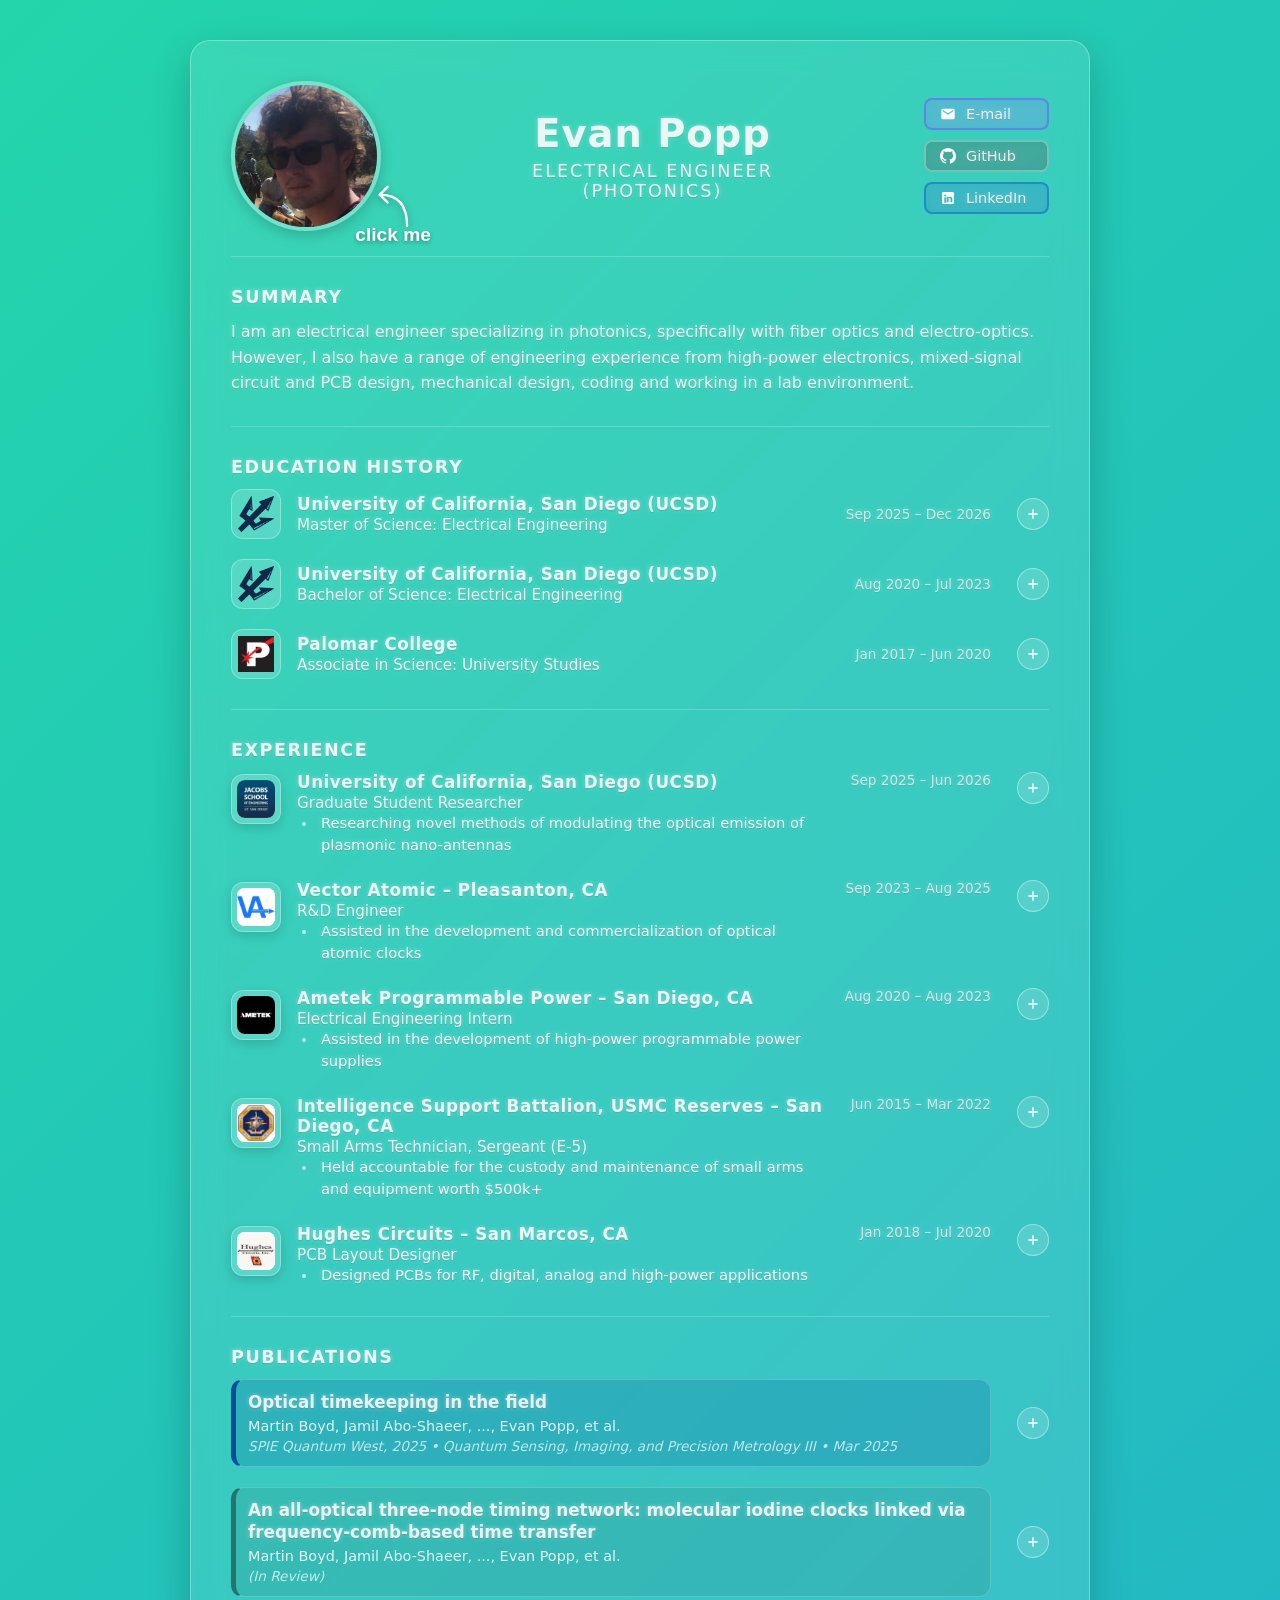
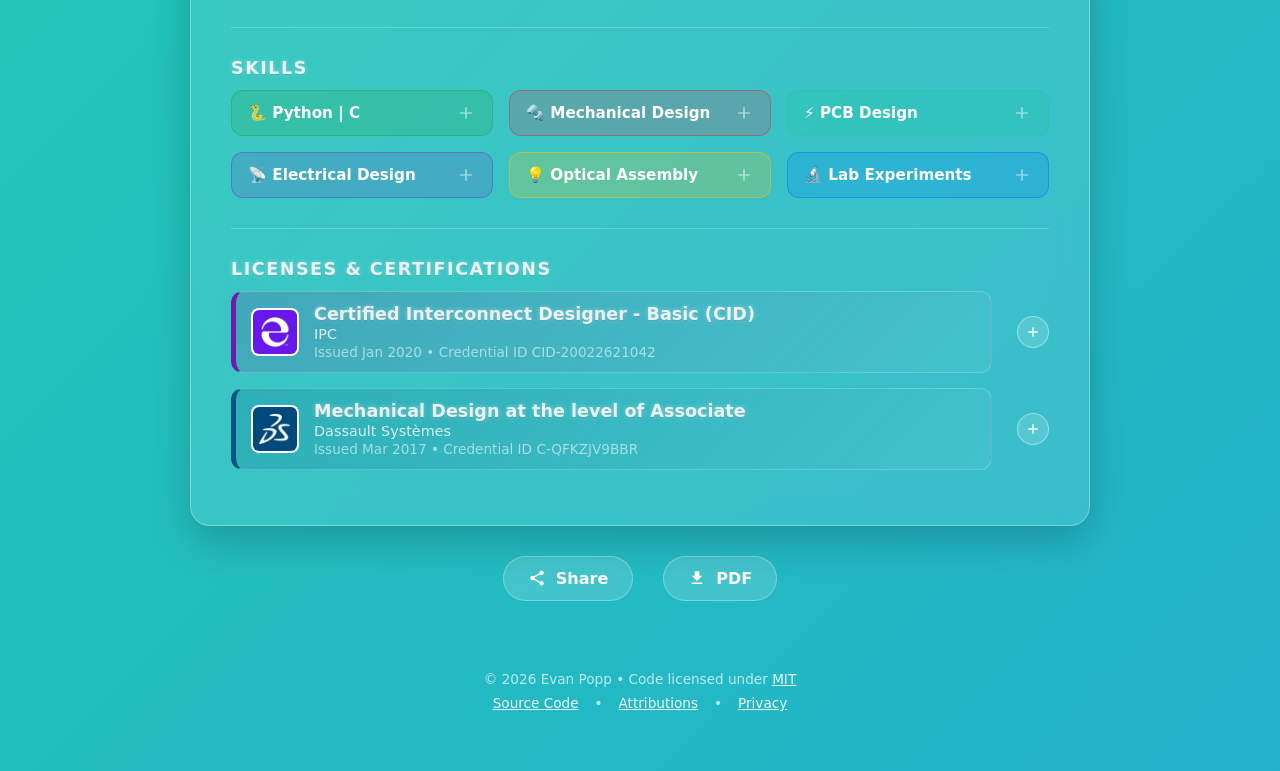
==== commit 59c91b56: "Website V4 Updates:     improved CSP security     various content updates     typo corrections" ====
--- a/static/index.html
+++ b/static/index.html
@@ -22,8 +22,9 @@
       <!-- Top Left: Headshot -->
       <div class="profile-container">
         <!-- Clickable Profile Picture -->
-        <img src="/public/headshot.webp" alt="Evan Popp" class="profile-pic"
-          onclick="openModal('<div class=\'modal-header\'><h4>Welcome</h4></div><div class=\'modal-body\'><p>Hello! Thank you for visiting!</p><p>My goal with this site is to convey my professional background with ease, while also providing in-depth detail of my work and accomplishments. If you would like to contact me, please do not hesitate to do so.</p><br><b>Site Guide:</b></br><p>On this site, I use a combination of pop-ups and links to give more in depth detail. Any badge with a + sign signifies a pop-up, with the remaining badges being links. At the top right, you can use those links to contact me or view my github. At the bottom, you can share this site and/or download my resume. At the very bottom of this page, you can use those links to view the source code for this site, the privacy policy and the favicon attributions.</p></div>')">
+        <img src="/public/headshot.webp" alt="Evan Popp" class="profile-pic modal-trigger" data-target="guide-modal"
+          style="cursor: pointer;">
+
         <!-- Floating Arrow and Text -->
         <div class="click-me-indicator">
           <!-- Hand-drawn style SVG curved arrow -->
@@ -73,9 +74,9 @@
     <section>
       <h3 class="section-title frosted-text">Summary</h3>
       <div class="summary-text frosted-text">
-        I am an electrical engineer specializing in photonics, specifically with fiber optics and electro-optics.
-        However, I also have a wide range of engineering experience from high-power electronics, high-speed PCB design,
-        basic mechanical design, coding and working in a lab environment.
+        I am an electrical engineer specializing in photonics, specifically with fiber optics and electro-optics. <br>
+        However, I also have a range of engineering experience from high-power electronics,
+        mixed-signal circuit and PCB design, mechanical design, coding and working in a lab environment.
       </div>
     </section>
 
@@ -95,8 +96,7 @@
         </div>
         <div class="education-date frosted-text">Sep 2025 – Dec 2026</div>
         <!-- 2. ADD EXPAND BUTTON HERE -->
-        <button class="expand-btn"
-          onclick="openModal('<div class=\'modal-header\'><h4>Master of Science</h4></div><div class=\'modal-body\'><p>In graduate school, I have been able to pursue further education directly related to the field of photonics. I have also had the opportunity to work as a graduate student researcher, which allowed me to pursue my interests in a lab. </p><br><b>Notable Courses:</b></br><ul class=\'modal-list\'><li>ECE 240C: Optical Modulation and Detection</li><li>ECE 212C: Nanophotonics</li><li>ECE 212A: Nanoscience and Nanotechnology</li><li>ECE 240A: Lasers and Optics</li></ul></div>')">
+        <button class="expand-btn modal-trigger" data-target="ms-modal">
           <svg viewBox="0 0 24 24" width="20" height="20" fill="currentColor">
             <path d="M19 13h-6v6h-2v-6H5v-2h6V5h2v6h6v2z" />
           </svg>
@@ -114,8 +114,7 @@
         </div>
         <div class="education-date frosted-text">Aug 2020 – Jul 2023</div>
         <!-- 2. ADD EXPAND BUTTON HERE -->
-        <button class="expand-btn"
-          onclick="openModal('<div class=\'modal-header\'><h4>Bachelor of Science</h4></div><div class=\'modal-body\'><p>During my undergraduate studies, I learned the fundamentals of electrical engineering with my area of focus being photonics. This depth overall focused on the classical and quantum aspects of light, but also covered semiconductor physics and the fundamentals of electromagnetics.</p><br><b>Notable Courses:</b></br><ul class=\'modal-list\'><li>PHYS 2D: Relativity and Quantum Physics</li><li>ECE 185: Lasers and Modulators</li><li>ECE 183: Optical Electronics</li><li>ECE 182: Electromagnetic Optics</li><li>ECE 135A: Semiconductor Physics</li></ul></div>')">
+        <button class="expand-btn modal-trigger" data-target="bs-modal">
           <svg viewBox="0 0 24 24" width="20" height="20" fill="currentColor">
             <path d="M19 13h-6v6h-2v-6H5v-2h6V5h2v6h6v2z" />
           </svg>
@@ -132,8 +131,7 @@
         </div>
         <div class="education-date frosted-text">Jan 2017 – Jun 2020</div>
         <!-- 2. ADD EXPAND BUTTON HERE -->
-        <button class="expand-btn"
-          onclick="openModal('<div class=\'modal-header\'><h4>Associate in Science</h4></div><div class=\'modal-body\'><p>At this community college, I fulfilled all of my general education, and foundational physics/mathematics requirements before transferring to UCSD. I also had the opportunity to take classes teaching the fundamentals of CAD, this is where I received my CSWA certification. I decided to go to community college first to minimize any potential student debt.</p></div>')">
+        <button class="expand-btn modal-trigger" data-target="as-modal">
           <svg viewBox="0 0 24 24" width="20" height="20" fill="currentColor">
             <path d="M19 13h-6v6h-2v-6H5v-2h6V5h2v6h6v2z" />
           </svg>
@@ -145,8 +143,8 @@
 
     <section>
       <h3 class="section-title frosted-text">Experience</h3>
+      <!-- GSR -->
       <div class="experience-item"> <!-- Reusing row container -->
-        <!-- Company Logo -->
         <a href="https://ece.ucsd.edu" target="_blank" class="experience-logo-link"
           title="UCSD Electrical & Computer Engineering">
           <img src="/public/jacobs.png" alt="UCSD Logo" onerror="this.style.display='none'">
@@ -163,15 +161,14 @@
         <!-- Date on the Right -->
         <div class="education-date frosted-text">Sep 2025 – Jun 2026</div>
         <!-- Optional Expand Button -->
-        <button class="expand-btn"
-          onclick="openModal('<div class=\'modal-header\'><h4>UCSD Research</h4></div><div class=\'modal-body\'><img src=\'/public/2D_transfer.webp\' alt=\'2D Transfer\' class=\'modal-body-image\'><p>In this role, I came up with my own research topic to pursue while in graduate studies. My research area of choice involved utilizing the phenomena of inelastic electron tunneling to design an ultrafast, compact and incoherent optical emitter. This research had to stop however due to NSF funding cuts.</p><br><b>Responsibilities and Achievements:</b></br><ul class=\'modal-list\'><li>Utilized Python and Ansys Lumerical to simulate the quantum aspects of my designs as well as verify nano-antenna scattering efficiencies respectively.</li><li>Designed and built an affordable 2D material transfer station with an optional air tight enclosure for a nitrogen atmosphere.</li><li>Received some experience in 2D transfer and heterostructure stacking.</li></ul></div>')">
-          <svg viewBox="0 0 24 24" width="20" height="20" fill="currentColor">
-            <path d="M19 13h-6v6h-2v-6H5v-2h6V5h2v6h6v2z" />
-          </svg>
-        </button>
-      </div>
+        <button class="expand-btn modal-trigger" data-target="gsr-modal">
+          <svg viewBox="0 0 24 24" width="20" height="20" fill="currentColor">
+            <path d="M19 13h-6v6h-2v-6H5v-2h6V5h2v6h6v2z" />
+          </svg>
+        </button>
+      </div>
+      <!-- Vector Atomic -->
       <div class="experience-item"> <!-- Reusing row container -->
-        <!-- Company Logo -->
         <a href="https://vectoratomic.com" target="_blank" class="experience-logo-link">
           <img src="/public/vector-atomic-logo.png" alt="Company Logo" onerror="this.style.display='none'">
         </a>
@@ -188,15 +185,14 @@
         <!-- Date on the Right -->
         <div class="education-date frosted-text">Sep 2023 – Aug 2025</div>
         <!-- Optional Expand Button -->
-        <button class="expand-btn"
-          onclick="openModal('<div class=\'modal-header\'><h4>Vector Atomic</h4></div><div class=\'modal-body\'><img src=\'/public/VA_groupshot.webp\' alt=\'VA Groupshot\' class=\'modal-body-image\'><p>Vector Atomic focuses on developing precision timing and measurement devices using quantum technologies. This was the first full time engineering job that I received after graduating with my Bachelors. In this role, I was able to use my range of engineering experience and my photonics education to continue to improve the capabilities of the optical atomic clock product line.</p><br><b>Responsibilities and Achievements:</b></br><ul class=\'modal-list\'><li>Developed piezoelectric laser wavelength tuning drivers used for atomic clock frequency locking.</li><li>Designed prototype circuits used for laser pump modulation, liquid lens control, and spectroscopy signal acquisition.</li><li>Designed acoustic and mechanical isolation for laser frequency noise improvements.</li><li>Assembly, testing and troubleshooting CW fiber laser systems.</li><li>Testing and debugging electrical designs in a lab environment.</li></ul></div>')">
-          <svg viewBox="0 0 24 24" width="20" height="20" fill="currentColor">
-            <path d="M19 13h-6v6h-2v-6H5v-2h6V5h2v6h6v2z" />
-          </svg>
-        </button>
-      </div>
+        <button class="expand-btn modal-trigger" data-target="va-modal">
+          <svg viewBox="0 0 24 24" width="20" height="20" fill="currentColor">
+            <path d="M19 13h-6v6h-2v-6H5v-2h6V5h2v6h6v2z" />
+          </svg>
+        </button>
+      </div>
+      <!-- Ametek -->
       <div class="experience-item"> <!-- Reusing row container -->
-        <!-- Company Logo -->
         <a href="https://www.programmablepower.com/" target="_blank" class="experience-logo-link">
           <img src="/public/ametek.png" alt="Company Logo" onerror="this.style.display='none'">
         </a>
@@ -212,15 +208,14 @@
         <!-- Date on the Right -->
         <div class="education-date frosted-text">Aug 2020 – Aug 2023</div>
         <!-- Optional Expand Button -->
-        <button class="expand-btn"
-          onclick="openModal('<div class=\'modal-header\'><h4>Ametek</h4></div><div class=\'modal-body\'><img src=\'/public/tahoe.webp\' alt=\'Tahoe\' class=\'modal-body-image\'><p>Ametek Programmable Power focuses on the design and manufacturing of power supplies and test equipment. I worked at this company part time during my undergrad education, right after Hughes Circuits. I joined this company to get more experience in electrical design and testing, rather than just pure layout. </p><br><b>Responsibilities and Achievements:</b></br><ul class=\'modal-list\'><li>Developed analog sensors, control circuitry and PCBs for power supplies up to 45kW (shown above).</li><li>Modified and designed sheet metal chassis, CNC machined bus bars, and high power magnetics.</li><li>Designed cable harnesses in conjunction with complete electro-mechanical assemblies.</li><li>Tested high-power electrical components for production and R&D development.</li></ul></div>')">
-          <svg viewBox="0 0 24 24" width="20" height="20" fill="currentColor">
-            <path d="M19 13h-6v6h-2v-6H5v-2h6V5h2v6h6v2z" />
-          </svg>
-        </button>
-      </div>
+        <button class="expand-btn modal-trigger" data-target="ametek-modal">
+          <svg viewBox="0 0 24 24" width="20" height="20" fill="currentColor">
+            <path d="M19 13h-6v6h-2v-6H5v-2h6V5h2v6h6v2z" />
+          </svg>
+        </button>
+      </div>
+      <!-- USMC -->
       <div class="experience-item"> <!-- Reusing row container -->
-        <!-- Company Logo -->
         <a href="https://www.marforres.marines.mil/Units/Force-Headquarters-Group/Intelligence-Support-Battalion/CI-HUMINT-Company-A/"
           target="_blank" class="experience-logo-link">
           <img src="/public/USMC_logo.png" alt="Company Logo" onerror="this.style.display='none'">
@@ -235,17 +230,16 @@
           </ul>
         </div>
         <!-- Date on the Right -->
-        <div class="education-date frosted-text">Jun 2015 – Dec 2022</div>
+        <div class="education-date frosted-text">Jun 2015 – Mar 2022</div>
         <!-- Optional Expand Button -->
-        <button class="expand-btn"
-          onclick="openModal('<div class=\'modal-header\'><h4>USMC Reserves</h4></div><div class=\'modal-body\'><img src=\'/public/USMC_groupshot.webp\' alt=\'USMC Groupshot\' class=\'modal-body-image\'><p>I joined the USMC Reserves right out of high school. Joining the Marines was somewhat of a family tradition, I wanted to do this while pursuing my passion for engineering. I would attend training one weekend per month and then a 2 week session over the summer.</p><br><b>Responsibilities and Achievements:</b></br><ul class=\'modal-list\'><li>Repaired and maintained small arms and various equipment.</li><li>Taught at a leadership course for Marines in the reserve.</li><li>Was a Combat Marksmanship Coach for my secondary occupation.</li></ul></div>')">
-          <svg viewBox="0 0 24 24" width="20" height="20" fill="currentColor">
-            <path d="M19 13h-6v6h-2v-6H5v-2h6V5h2v6h6v2z" />
-          </svg>
-        </button>
-      </div>
+        <button class="expand-btn modal-trigger" data-target="usmc-modal">
+          <svg viewBox="0 0 24 24" width="20" height="20" fill="currentColor">
+            <path d="M19 13h-6v6h-2v-6H5v-2h6V5h2v6h6v2z" />
+          </svg>
+        </button>
+      </div>
+      <!-- Hughes Circuits -->
       <div class="experience-item"> <!-- Reusing row container -->
-        <!-- Company Logo -->
         <a href="https://www.hughescircuits.com/" target="_blank" class="experience-logo-link">
           <img src="/public/hughes_circuits_logo.png" alt="Company Logo" onerror="this.style.display='none'">
         </a>
@@ -255,14 +249,13 @@
           <div class="degree-title frosted-text">PCB Layout Designer</div>
           <!-- Bullet Points -->
           <ul class="experience-list frosted-text">
-            <li> Designed PCB's for RF, digital, analog and high-power applications</li>
+            <li> Designed PCBs for RF, digital, analog and high-power applications</li>
           </ul>
         </div>
         <!-- Date on the Right -->
         <div class="education-date frosted-text">Jan 2018 – Jul 2020</div>
         <!-- Optional Expand Button -->
-        <button class="expand-btn"
-          onclick="openModal('<div class=\'modal-header\'><h4>Hughes Circuits</h4></div><div class=\'modal-body\'><p>Hughes Circuits focuses on the speedy manufacturing and layout of PCBs, primarily for DoD contractors. I worked at this company part time during my undergrad education. This was the first engineering job I had, and I was able to get it from the CAD education I received at community college.</p><br><b>Responsibilities and Achievements:</b></br><ul class=\'modal-list\'><li>Designed PCBs for a wide range of purposes for DoD contractors.</li><li>Received CID certification.</li></ul></div>')">
+        <button class="expand-btn modal-trigger" data-target="hughes-modal">
           <svg viewBox="0 0 24 24" width="20" height="20" fill="currentColor">
             <path d="M19 13h-6v6h-2v-6H5v-2h6V5h2v6h6v2z" />
           </svg>
@@ -287,8 +280,7 @@
           </a>
         </div>
         <!-- Expansion Button (Outside the badge, aligned with other sections) -->
-        <button class="expand-btn"
-          onclick="openModal('<div class=\'modal-header\'><h4>Optical Timekeeping in the Field</h4></div><div class=\'modal-body\'><p>In this conference, my team presented and showed off the various capabilities of our optical clocks, as well as the experiments the clocks were a part of. For my contribution, I was attributed for my design work with the updated clock. I also assisted in setting up field experiments to test the environmental ruggedness of the clock.</p></div>')">
+        <button class="expand-btn modal-trigger" data-target="spie-modal">
           <svg viewBox="0 0 24 24" width="20" height="20" fill="currentColor">
             <path d="M19 13h-6v6h-2v-6H5v-2h6V5h2v6h6v2z" />
           </svg>
@@ -305,8 +297,7 @@
           </div>
         </div>
         <!-- Expansion Button (Outside the badge, aligned with other sections) -->
-        <button class="expand-btn"
-          onclick="openModal('<div class=\'modal-header\'><h4>Three-Node Timing Network</h4></div><div class=\'modal-body\'><p>In this paper, my team and I experimentally demonstrated that our optical clocks could be synced over a 14.5km free space optical link at NIST. This was one of the first projects that I worked on at this company. For my contribution, I assisted in designing and building the various racks used to hold the clocks and equipment. I was also present during the experiment and assisted in setting it up.</p></div><div class=\'modal-footer\'>This paper is currently in review</div>')">
+        <button class="expand-btn modal-trigger" data-target="paper-modal">
           <svg viewBox="0 0 24 24" width="20" height="20" fill="currentColor">
             <path d="M19 13h-6v6h-2v-6H5v-2h6V5h2v6h6v2z" />
           </svg>
@@ -320,49 +311,43 @@
       <h3 class="section-title frosted-text">Skills</h3>
       <div class="skills-grid">
         <!-- Skill 1 | Coding -->
-        <button class="skill-badge skill-green"
-          onclick="openModal('<div class=\'modal-header\'><h4>Python | C</h4></div><div class=\'modal-body\'><p>I have been coding in Python consistently for a couple of years now, for about half of that time I utilized C. In industry, I would often use a combination of Python and C to record/manipulate data and program MCUs respectively. During my time in graduate studies, I used Python extensively for predicting the quantum behavior of my research designs, as well as for my schoolwork.</p></div>')">
-          <span>🐍<b>Python | C</b></span>
+        <button class="skill-badge skill-green modal-trigger" data-target="coding-modal" <span>🐍&nbsp;<b>Python |
+            C</b></span>
           <svg class="integrated-plus" viewBox="0 0 24 24">
             <path d="M19 13h-6v6h-2v-6H5v-2h6V5h2v6h6v2z" />
           </svg>
         </button>
         <!-- Skill 2 | Mechanical -->
-        <button class="skill-badge skill-red"
-          onclick="openModal('<div class=\'modal-header\'><h4>Mechanical Design</h4></div><div class=\'modal-body\'><p>I have been utilizing Solidworks in industry for multiple years, I also recently started using AutoDesk360 for personal projects and my research. I have experience designing sheet metal chassis, CNC machined mounting components, professionally 3D printed parts, cable and harness design, as well as creating assembly instructions for production.</p></div>')">
-          <span>🔩<b>Mechanical Design</b></span>
+        <button class="skill-badge skill-red modal-trigger" data-target="mech-modal" <span>🔩&nbsp;<b>Mechanical
+            Design</b></span>
           <svg class="integrated-plus" viewBox="0 0 24 24">
             <path d="M19 13h-6v6h-2v-6H5v-2h6V5h2v6h6v2z" />
           </svg>
         </button>
         <!-- Skill 3 | PCB Design-->
-        <button class="skill-badge skill-teal"
-          onclick="openModal('<div class=\'modal-header\'><h4>PCB Design</h4></div><div class=\'modal-body\'><p>For multiple years I have had experience designing PCBs using both Altium and PADs. This was one of the first industry skills that I gained. I have had experience designing PCBs for a wide range of purposes, such as RF, high-speed digital, high-power, analog and various mixed-signal designs.</p></div>')">
-          <span>⚡️<b>PCB Design</b></span>
+        <button class="skill-badge skill-teal modal-trigger" data-target="pcb-modal" <span>⚡️&nbsp;<b>PCB
+            Design</b></span>
           <svg class="integrated-plus" viewBox="0 0 24 24">
             <path d="M19 13h-6v6h-2v-6H5v-2h6V5h2v6h6v2z" />
           </svg>
         </button>
         <!-- Skill 4 | Electrical-->
-        <button class="skill-badge skill-purple"
-          onclick="openModal('<div class=\'modal-header\'><h4>Electrical Design</h4></div><div class=\'modal-body\'><p>For a few years now, I have had experience designing electrical circuits and systems in industry, with assistance from simulation tools such as LTSpice. I have had a range of design experience, from analog sensing and control circuitry in power supplies, customer facing outputs and controls, and very low noise opto-electric interfaces. </p></div>')">
-          <span>📡<b>Electrical Design</b></span>
+        <button class="skill-badge skill-purple modal-trigger" data-target="elec-modal" <span>📡&nbsp;<b>Electrical
+            Design</b></span>
           <svg class="integrated-plus" viewBox="0 0 24 24">
             <path d="M19 13h-6v6h-2v-6H5v-2h6V5h2v6h6v2z" />
           </svg>
         </button>
         <!-- Skill 5 | Optical Assembly -->
-        <button class="skill-badge skill-gold"
-          onclick="openModal('<div class=\'modal-header\'><h4>Optical Assembly</h4></div><div class=\'modal-body\'><p>I have had a couple years of experience assembling and splicing fiber based optical systems. These optical systems consisted of various different optical components such as splitters, isolators, AOMs, VOAs, SOAs, and more. Many of these systems where used in production atomic clocks and are currently in the field.</p></div>')">
-          <span>💡<b>Optical Assembly</b></span>
+        <button class="skill-badge skill-gold modal-trigger" data-target="opt-modal" <span>💡&nbsp;<b>Optical
+            Assembly</b></span>
           <svg class="integrated-plus" viewBox="0 0 24 24">
             <path d="M19 13h-6v6h-2v-6H5v-2h6V5h2v6h6v2z" />
           </svg>
         </button>
         <!-- Skill 6 | Lab Experiments-->
-        <button class="skill-badge skill-blue"
-          onclick="openModal('<div class=\'modal-header\'><h4>Lab Experiments</h4></div><div class=\'modal-body\'><p>For a few years now, I have had experience testing, troubleshooting, collecting data and running experiments in a lab environment. I have worked in hazardous environments with voltages up to 1000V, and fiber based IR lasers with ~100mW optical power. I also have experience using various equipment such as photodetectors, oscilloscopes, spectrum analyzers, function generators, and more.</p></div>')">
-          <span>🔬<b>Lab Experiments</b></span>
+        <button class="skill-badge skill-blue modal-trigger" data-target="lab-modal" <span>🔬&nbsp;<b>Lab
+            Experiments</b></span>
           <svg class="integrated-plus" viewBox="0 0 24 24">
             <path d="M19 13h-6v6h-2v-6H5v-2h6V5h2v6h6v2z" />
           </svg>
@@ -388,8 +373,7 @@
           </div>
         </a>
         <!-- Expansion Button (Outside the badge, aligned with other sections) -->
-        <button class="expand-btn"
-          onclick="openModal('<div class=\'modal-header\'><h4>CID - Basic</h4></div><div class=\'modal-body\'><p>CID (Certified Interconnect Designer) is a certification that represents a working knowledge of IPC industry wide PCB design standards. You can check the validity of my certification by entering my certificate serial number at the website linked by this badge.</p></div><div class=\'modal-footer\'>This certification does not expire.</div>')">
+        <button class="expand-btn modal-trigger" data-target="cid-modal">
           <svg viewBox="0 0 24 24" width="20" height="20" fill="currentColor">
             <path d="M19 13h-6v6h-2v-6H5v-2h6V5h2v6h6v2z" />
           </svg>
@@ -407,9 +391,8 @@
             <span class="cert-meta">Issued Mar 2017 • Credential ID C-QFKZJV9BBR</span>
           </div>
         </a>
-        <!-- Expansion Button (Outside the badge, aligned with other sections) -->
-        <button class="expand-btn"
-          onclick="openModal('<div class=\'modal-header\'><h4>CSWA</h4></div><div class=\'modal-body\'><p>CSWA (Certified SolidWorks Associate) is a certification that represents a basic proficiency in using SolidWorks. You can check the validity of my certification by clicking this badge.</p></div><div class=\'modal-footer\'>This certification does not expire.</div>')">
+        <!-- Expansion Button -->
+        <button class="expand-btn modal-trigger" data-target="cswa-modal">
           <svg viewBox="0 0 24 24" width="20" height="20" fill="currentColor">
             <path d="M19 13h-6v6h-2v-6H5v-2h6V5h2v6h6v2z" />
           </svg>
@@ -421,7 +404,7 @@
   <!-- Place the Action Buttons OUTSIDE and BELOW the slab -->
   <div class="action-buttons-container">
     <!-- 2. Share Resume -->
-    <button class="action-btn" onclick="shareResume()">
+    <button class="action-btn" id="share-btn">
       <svg viewBox="0 0 24 24">
         <path
           d="M18 16.08c-.76 0-1.44.3-1.96.77L8.91 12.7c.05-.23.09-.46.09-.7s-.04-.47-.09-.7l7.05-4.11c.54.5 1.25.81 2.04.81 1.66 0 3-1.34 3-3s-1.34-3-3-3-3 1.34-3 3c0 .24.04.47.09.7L8.04 9.81C7.5 9.31 6.79 9 6 9c-1.66 0-3 1.34-3 3s1.34 3 3 3c.79 0 1.5-.31 2.04-.81l7.12 4.16c-.05.21-.08.43-.08.65 0 1.61 1.31 2.92 2.92 2.92 1.61 0 2.92-1.31 2.92-2.92s-1.31-2.92-2.92-2.92z" />
@@ -441,12 +424,339 @@
     <div class="footer-links">
       <a href="https://github.com/evanpopp/work_site" target="_blank">Source Code</a>
       <span>•</span>
-      <a
-        onclick="openModal('<div class=\'modal-header\'><h4>Asset Credits</h4></div><div class=\'modal-body\'>• Prism icons created by Adib Sulthon - <a href=\'https://www.flaticon.com/free-icons/prism\' target=\'_blank\' title=\'prism icons\'>Flaticon</a> <br>• Robot icons created by Hilmy Abiyyu A. - <a href=\'https://www.flaticon.com/free-icons/robot\' target=\'_blank\' title=\'robot icons\'>Flaticon</a> <br>• Question icons created by Pixel perfect - <a href=\'https://www.flaticon.com/free-icons/question\' target=\'_blank\' title=\'question icons\'>Flaticon</a></div>')">Attributions</a>
+      <a href="#" class="modal-trigger" data-target="attributions-modal">Attributions</a>
       <span>•</span>
-      <a
-        onclick="openModal('<div class=\'modal-header\'><h4>Privacy Notice</h4></div><div class=\'modal-body\'>This site does not collect, track, or share personal data, nor does it use tracking cookies. Standard server access logs are stored briefly for security and diagnostic purposes only.</div>')">Privacy</a>
+      <a href="#" class="modal-trigger" data-target="privacy-modal">Privacy</a>
   </footer>
+
+  <!-- Template for guide -->
+  <template id="guide-modal">
+    <div class="modal-header">
+      <h4>Welcome</h4>
+    </div>
+    <div class="modal-body">
+      <p>Hello! Thank you for visiting!
+
+        My goal with this site is to convey my professional background with ease, while also providing in-depth detail
+        of my work and accomplishments. If you would like to contact me, please do not hesitate to do so.</p>
+      <br><b>Site Guide:</b></br>
+      <p>On this site, I use a combination of pop-ups and links to give more in-depth detail. Any badge with a + sign
+        signifies a pop-up, with the remaining badges being links. At the top right, you can use those links to contact
+        me or view my GitHub. At the bottom, you can share this site and/or download my resume. At the very bottom of
+        this page, you can use those links to view the source code for this site, the privacy policy and the favicon
+        attributions.</p>
+    </div>
+  </template>
+
+  <!-- Template for MS -->
+  <template id="ms-modal">
+    <div class="modal-header">
+      <h4>Master of Science</h4>
+    </div>
+    <div class="modal-body">
+      <p>In graduate school, I have been able to pursue further education directly related to the field of photonics. I
+        have also had the opportunity to work as a graduate student researcher, which allowed me to pursue my interests
+        in a lab.</p>
+      <br><b>Notable Courses:</b></br>
+      <ul class='modal-list'>
+        <li>ECE 240C: Optical Modulation and Detection</li>
+        <li>ECE 240A: Lasers and Optics</li>
+        <li>ECE 212C: Nanophotonics</li>
+        <li>ECE 212A: Nanoscience and Nanotechnology</li>
+      </ul>
+    </div>
+  </template>
+
+  <!-- Template for BS -->
+  <template id="bs-modal">
+    <div class="modal-header">
+      <h4>Bachelor of Science</h4>
+    </div>
+    <div class="modal-body">
+      <p>During my undergraduate studies, I learned the fundamentals of electrical engineering with my area of focus
+        being photonics. This depth overall focused on the classical and quantum aspects of light, but also covered
+        semiconductor physics and the fundamentals of electromagnetics.</p>
+      <br><b>Notable Courses:</b></br>
+      <ul class='modal-list'>
+        <li>PHYS 2D: Relativity and Quantum Physics</li>
+        <li>ECE 185: Lasers and Modulators</li>
+        <li>ECE 183: Optical Electronics</li>
+        <li>ECE 182: Electromagnetic Optics</li>
+        <li>ECE 135A: Semiconductor Physics</li>
+      </ul>
+    </div>
+  </template>
+
+  <!-- Template for AS -->
+  <template id="as-modal">
+    <div class="modal-header">
+      <h4>Associate in Science</h4>
+    </div>
+    <div class="modal-body">
+      <p>At this community college, I fulfilled all of my general education, and foundational physics/mathematics
+        requirements before transferring to UCSD. I also had the opportunity to take classes teaching the fundamentals
+        of
+        CAD. This is where I received my CSWA certification. I decided to go to community college first to minimize any
+        potential student debt.</p>
+    </div>
+  </template>
+
+  <!-- Template for GSR -->
+  <template id="gsr-modal">
+    <div class="modal-header">
+      <h4>UCSD Research</h4>
+    </div>
+    <div class="modal-body"><img src='/public/2D_transfer.webp' alt='2D Transfer' class='modal-body-image'>
+      <p>In this role, I came up with my own research topic to pursue while in graduate studies. My research area of
+        choice involved utilizing the phenomena of inelastic electron tunneling to design an ultrafast, compact and
+        incoherent optical emitter. This research had to stop, however, due to NSF funding cuts.</p>
+      <br><b>Responsibilities and Achievements:</b></br>
+      <ul class='modal-list'>
+        <li>Utilized Python and Ansys Lumerical to simulate the quantum aspects of my designs as well as verify
+          nano-antenna scattering efficiencies respectively.</li>
+        <li>Designed and built an affordable 2D material transfer station with an optional air-tight enclosure for a
+          nitrogen atmosphere.</li>
+        <li>Received some experience in 2D transfer and heterostructure stacking.</li>
+      </ul>
+    </div>
+  </template>
+
+  <!-- Template for VA -->
+  <template id="va-modal">
+    <div class="modal-header">
+      <h4>Vector Atomic</h4>
+    </div>
+    <div class="modal-body"><img src='/public/VA_groupshot.webp' alt='VA Groupshot' class='modal-body-image'>
+      <p>Vector Atomic focuses on developing precision timing and measurement devices using quantum technologies. This
+        was the first full-time engineering job that I received after graduating with my Bachelors. In this role, I was
+        able to use my range of engineering experience and my photonics education to continue to improve the
+        capabilities of the optical atomic clock product line.</p>
+      <br><b>Responsibilities and Achievements:</b></br>
+      <ul class='modal-list'>
+        <li>Developed piezoelectric laser wavelength tuning drivers used for atomic clock frequency locking.</li>
+        <li>Designed prototype circuits used for laser pump modulation, liquid lens control, and spectroscopy signal
+          acquisition.</li>
+        <li>Assembly, testing and troubleshooting CW fiber laser systems.</li>
+        <li>Testing and debugging electrical designs in a lab environment.</li>
+      </ul>
+    </div>
+  </template>
+
+  <!-- Template for Ametek -->
+  <template id="ametek-modal">
+    <div class="modal-header">
+      <h4>Ametek</h4>
+    </div>
+    <div class="modal-body"><img src='/public/tahoe.webp' alt='Tahoe' class='modal-body-image'>
+      <p>Ametek Programmable Power focuses on the design and manufacturing of power supplies and test equipment. I
+        worked at this company part-time during my undergrad education, right after Hughes Circuits. I joined this
+        company to get more experience in electrical design and testing, rather than just pure layout. </p>
+      <br><b>Responsibilities and Achievements:</b></br>
+      <ul class='modal-list'>
+        <li>Developed analog sensors, control circuitry and PCBs for power supplies up to 45kW (shown above).</li>
+        <li>Modified and designed sheet metal chassis, CNC machined bus bars, and high power magnetics.</li>
+        <li>Designed cable harnesses in conjunction with complete electro-mechanical assemblies.</li>
+        <li>Tested high-power electrical components for production and R&D development.</li>
+      </ul>
+    </div>
+  </template>
+
+  <!-- Template for USMC -->
+  <template id="usmc-modal">
+    <div class="modal-header">
+      <h4>USMC Reserves</h4>
+    </div>
+    <div class="modal-body"><img src='/public/USMC_groupshot.webp' alt='USMC Groupshot' class='modal-body-image'>
+      <p>I joined the USMC Reserves right out of high school. Joining the Marines was somewhat of a family tradition. I
+        wanted to do this while pursuing my passion for engineering. I would attend training one weekend per month and
+        then a 2-week session over the summer.</p>
+      <br><b>Responsibilities and Achievements:</b></br>
+      <ul class='modal-list'>
+        <li>Repaired and maintained small arms and various equipment.</li>
+        <li>Taught at a leadership course for Marines in the reserve.</li>
+        <li>Was a Combat Marksmanship Coach for my secondary occupation.</li>
+      </ul>
+    </div>
+  </template>
+
+  <!-- Template for Hughes -->
+  <template id="hughes-modal">
+    <div class="modal-header">
+      <h4>Hughes Circuits</h4>
+    </div>
+    <div class="modal-body">
+      <p>Hughes Circuits focuses on the speedy manufacturing and layout of PCBs, primarily for DoD contractors. I worked
+        at this company part-time during my undergrad education. This was the first engineering job I had, and I was
+        able to get it from the CAD education I received at community college.</p>
+      <br><b>Responsibilities and Achievements:</b></br>
+      <ul class='modal-list'>
+        <li>Designed class 3 PCBs for a wide range of purposes for DoD contractors.</li>
+        <li>Received CID certification.</li>
+      </ul>
+    </div>
+  </template>
+
+  <!-- Template for paper -->
+  <template id="paper-modal">
+    <div class="modal-header">
+      <h4>Three-Node Timing Network</h4>
+    </div>
+    <div class="modal-body">
+      <p>In this paper, my team and I experimentally demonstrated that our optical clocks could be synced over a 14.5km
+        free-space optical link at NIST. This was one of the first projects that I worked on at this company. For my
+        contribution, I assisted in designing and building the various racks used to hold the clocks and equipment. I
+        was also present during the experiment and assisted in setting it up.</p>
+    </div>
+    <div class='modal-footer'>
+      This paper is currently in review
+    </div>
+  </template>
+
+  <!-- Template for spie conf -->
+  <template id="spie-modal">
+    <div class="modal-header">
+      <h4>Optical Timekeeping in the Field</h4>
+    </div>
+    <div class="modal-body">
+      <p>In this conference, my team presented and showed off the various capabilities of our optical clocks, as well as
+        the experiments the clocks were a part of. For my contribution, I was attributed for my design work with the
+        updated clock. I also assisted in setting up field experiments to test the environmental ruggedness of the
+        clock.</p>
+    </div>
+  </template>
+
+  <!-- Template for lab skill -->
+  <template id="lab-modal">
+    <div class="modal-header">
+      <h4>Lab Experiments</h4>
+    </div>
+    <div class="modal-body">
+      <p>For a few years now, I have had experience testing, troubleshooting, collecting data and running experiments in
+        a lab environment. I have worked in hazardous environments with voltages up to 1000V, and IR fiber lasers
+        with ~100mW optical power. I also have experience using various equipment such as photodetectors, oscilloscopes,
+        spectrum analyzers, function generators, and more.</p>
+    </div>
+  </template>
+
+  <!-- Template for optical skill -->
+  <template id="opt-modal">
+    <div class="modal-header">
+      <h4>Optical Assembly</h4>
+    </div>
+    <div class="modal-body">
+      <p>I have had a couple years of experience assembling and splicing fiber-based optical systems. These optical
+        systems consisted of various different optical components such as splitters, isolators, AOMs, VOAs, SOAs, and
+        more. Many of these systems were used in production atomic clocks and are currently in the field.</p>
+    </div>
+  </template>
+
+  <!-- Template for electrical skill -->
+  <template id="elec-modal">
+    <div class="modal-header">
+      <h4>Electrical Design</h4>
+    </div>
+    <div class="modal-body">
+      <p>For a few years now, I have had experience designing electrical circuits and systems in industry, with
+        assistance from simulation tools such as LTSpice. I have had a range of design experience, from analog sensing
+        and control circuitry in power supplies, customer facing outputs and controls, and very low-noise opto-electric
+        interfaces. I've also had experience with digital interfaces and mixed signal designs utilizing SPI, I2C and UART.</p>
+    </div>
+  </template>
+
+  <!-- Template for pcb skill -->
+  <template id="pcb-modal">
+    <div class="modal-header">
+      <h4>PCB Design</h4>
+    </div>
+    <div class="modal-body">
+      <p>For multiple years I have had experience designing PCBs using both Altium and PADs. This was one of the first
+        industry skills that I gained. I have had experience designing PCBs for a wide range of purposes, such as RF,
+        high-speed digital, high-power, analog and various mixed-signal designs.</p>
+    </div>
+  </template>
+
+  <!-- Template for mechanical skill -->
+  <template id="mech-modal">
+    <div class="modal-header">
+      <h4>Mechanical Design</h4>
+    </div>
+    <div class="modal-body">
+      <p>I have been utilizing SolidWorks in industry for multiple years, I also recently started using AutoDesk 360 for
+        personal projects and my research. I have experience designing sheet metal chassis, CNC machined mounting
+        components, professionally 3D printed parts, cable and harness design, as well as creating assembly instructions
+        for production.</p>
+    </div>
+  </template>
+
+  <!-- Template for coding skill -->
+  <template id="coding-modal">
+    <div class="modal-header">
+      <h4>Python | C</h4>
+    </div>
+    <div class="modal-body">
+      <p>I have been coding in Python consistently for a couple of years now. For about half of that time I utilized C.
+        In industry, I would often use a combination of Python and C to record/manipulate data and program MCUs
+        respectively. During my time in graduate studies, I used Python extensively for predicting the quantum behavior
+        of my research designs, as well as for my schoolwork.</p>
+    </div>
+  </template>
+
+  <!-- Template for CID Modal -->
+  <template id="cid-modal">
+    <div class="modal-header">
+      <h4>CID - Basic</h4>
+    </div>
+    <div class="modal-body">
+      <p>CID (Certified Interconnect Designer) is a certification that represents a working knowledge of IPC industry-wide
+        PCB design standards. You can check the validity of my certification by entering my certificate ID
+        at the website linked by this badge. <br> My credential ID is: CID-20022621042</p>
+    </div>
+    <div class='modal-footer'>
+      This certification does not expire.
+    </div>
+  </template>
+
+  <!-- Template for CSWA Modal -->
+  <template id="cswa-modal">
+    <div class="modal-header">
+      <h4>CSWA</h4>
+    </div>
+    <div class="modal-body">
+      <p>CSWA (Certified SolidWorks Associate) is a certification that represents a basic proficiency in using
+        SolidWorks.
+        You can check the validity of my certification by clicking this badge.</p>
+    </div>
+    <div class='modal-footer'>
+      This certification does not expire.
+    </div>
+  </template>
+
+  <!-- Template for Privacy Modal -->
+  <template id="privacy-modal">
+    <div class="modal-header">
+      <h4>Privacy Notice</h4>
+    </div>
+    <div class="modal-body">
+      This site does not collect, track, or share personal data, nor does it use tracking cookies. Standard server
+      access logs are stored briefly for security and diagnostic purposes only.
+    </div>
+  </template>
+
+  <!-- Template for Attributions Modal -->
+  <template id="attributions-modal">
+    <div class="modal-header">
+      <h4>Asset Credits</h4>
+    </div>
+    <div class="modal-body">
+      • Prism icons created by Adib Sulthon - <a href="https://www.flaticon.com/free-icons/prism" target="_blank"
+        title="prism icons">Flaticon</a> <br>
+      • Robot icons created by Hilmy Abiyyu A. - <a href="https://www.flaticon.com/free-icons/robot" target="_blank"
+        title="robot icons">Flaticon</a> <br>
+      • Question icons created by Pixel perfect - <a href="https://www.flaticon.com/free-icons/question" target="_blank"
+        title="question icons">Flaticon</a>
+    </div>
+  </template>
+
   <!-- Modal Overlay Element -->
   <div id="modalOverlay" class="modal-overlay" onclick="closeModal()">
     <div class="modal-content" onclick="event.stopPropagation()">
--- a/css/styles_index.css
+++ b/css/styles_index.css
@@ -19,6 +19,8 @@
   background-size: 400% 400%;
   animation: gradientBG 15s ease infinite;
   color: #ffffff;
+  margin: 0;
+  min-width: 900px;
 }
 
 @keyframes gradientBG {
@@ -53,6 +55,7 @@
   -webkit-backdrop-filter: blur(15px);
   border: 1px solid rgba(255, 255, 255, 0.3);
   box-shadow: 0 15px 40px rgba(0, 0, 0, 0.2);
+  min-width: 900px;
 }
 
 /* Header Layout */
@@ -66,7 +69,7 @@
   border-bottom: 1px solid rgba(255, 255, 255, 0.2);
   padding-bottom: 25px;
   margin-bottom: 30px;
-  height: auto !important; 
+  height: auto !important;
   min-height: fit-content;
   gap: 20px;
   width: 100%
@@ -377,22 +380,6 @@
   width: 16px;
   height: 16px;
   fill: #ffffff;
-  /* School Logo Window */
-
-  .school-logo-link {
-    display: flex;
-    align-items: center;
-    justify-content: center;
-    width: 50px;
-    height: 50px;
-    border-radius: 12px;
-    background: rgba(255, 255, 255, 0.15);
-    border: 1px solid rgba(255, 255, 255, 0.3);
-    padding: 6px;
-    flex-shrink: 0;
-    transition: all 0.3s ease;
-  }
-
   transition: transform 0.3s ease;
 }
 
@@ -409,9 +396,12 @@
 
 /* --- FULLSCREEN BLUR OVERLAY --- */
 .modal-overlay {
-  position: fixed;
+  /* Locks the overlay to the browser window, not the page content */
+  position: fixed !important;
   top: 0;
   left: 0;
+  right: 0;
+  bottom: 0;
   width: 100vw;
   height: 100vh;
   background: rgba(0, 0, 0, 0.4);
@@ -434,7 +424,8 @@
 .modal-content {
   background: linear-gradient(135deg, rgba(255, 255, 255, 0.15), rgba(255, 255, 255, 0.05));
   border: 1px solid rgba(255, 255, 255, 0.2);
-  border-top: 1px solid rgba(255, 255, 255, 0.5); /* Simulates top-down lighting */
+  border-top: 1px solid rgba(255, 255, 255, 0.5);
+  /* Simulates top-down lighting */
   backdrop-filter: blur(16px);
   -webkit-backdrop-filter: blur(16px);
   border-radius: 16px;
@@ -452,7 +443,7 @@
 .modal-header {
   display: flex;
   align-items: center;
-  justify-content: flex-start; 
+  justify-content: flex-start;
   width: 100%;
   gap: 14px;
   margin-bottom: 16px;
@@ -489,12 +480,15 @@
 /* Styling for lists inside the modal */
 .modal-list {
   margin: 8px 0 0 0;
-  padding-left: 20px; /* Controls the exact left indent distance */
-  list-style-type: disc; /* Clean circular bullet points */
+  padding-left: 20px;
+  /* Controls the exact left indent distance */
+  list-style-type: disc;
+  /* Clean circular bullet points */
 }
 
 .modal-list li {
-  margin-bottom: 6px; /* Adds breathing room between bullet points */
+  margin-bottom: 6px;
+  /* Adds breathing room between bullet points */
   line-height: 1.4;
   color: rgba(255, 255, 255, 0.9);
 }
@@ -504,7 +498,8 @@
   max-width: 100%;
   height: auto;
   border-radius: 8px;
-  margin: 10px 0 15px 0; /* Adds breathing room around the image */
+  margin: 10px 0 15px 0;
+  /* Adds breathing room around the image */
   box-shadow: 0 4px 12px rgba(0, 0, 0, 0.2);
   display: block;
 }
@@ -827,12 +822,6 @@
   transition: fill 0.3s ease;
 }
 
-/* Brighten the plus icon when hovering over the parent badge */
-.cert-badge:hover .integrated-plus,
-.skill-badge:hover .integrated-plus {
-  fill: rgba(255, 255, 255, 1);
-}
-
 /* Container to hold the link card and the plus button side-by-side */
 .cert-item-container {
   display: flex;
@@ -920,9 +909,12 @@
   font-weight: 600;
   text-decoration: none;
   cursor: pointer;
-  font-size: 1rem;       /* Locks both to the exact same size */
-  font-weight: 600;      /* Makes them bold and readable */
-  font-family: inherit;  /* Forces buttons to use your site's main font */
+  font-size: 1rem;
+  /* Locks both to the exact same size */
+  font-weight: 600;
+  /* Makes them bold and readable */
+  font-family: inherit;
+  /* Forces buttons to use your site's main font */
   /* Using 0.4s ease-out slows down the movement and makes the easing feel smooth */
   transition: transform 0.3s ease-out, background 0.3s ease-out, box-shadow 0.3s ease-out;
 }
@@ -938,31 +930,6 @@
   width: 18px;
   height: 18px;
   fill: white;
-}
-
-/* Master Page Wrapper to stack slab and buttons vertically */
-.page-wrapper {
-  display: flex;
-  flex-direction: column;
-  align-items: center;
-  /* Centers the slab and buttons on the screen */
-  width: 100%;
-  min-height: 100vh;
-  padding: 40px 20px;
-  box-sizing: border-box;
-}
-
-/* Ensure body doesn't force a row direction */
-body {
-  display: flex;
-  justify-content: center;
-  margin: 0;
-}
-
-body,
-.glass-resume {
-  min-width: 900px;
-  /* Forces the layout to stay at desktop size */
 }
 
 /* Minimal Glass Footer */
@@ -996,13 +963,16 @@
 /* Standardize Modal Link Colors */
 .modal-body a,
 .modal-body a:visited {
-  color: #4da6ff; /* A bright, legible blue */
-  text-decoration: none; /* Removes the default underline */
+  color: #4da6ff;
+  /* A bright, legible blue */
+  text-decoration: none;
+  /* Removes the default underline */
   transition: color 0.2s ease;
 }
 
 /* Add a nice hover effect so users know it's clickable */
 .modal-body a:hover {
-  color: #80c1ff; /* Slightly lighter blue on hover */
+  color: #80c1ff;
+  /* Slightly lighter blue on hover */
   text-decoration: underline;
 }
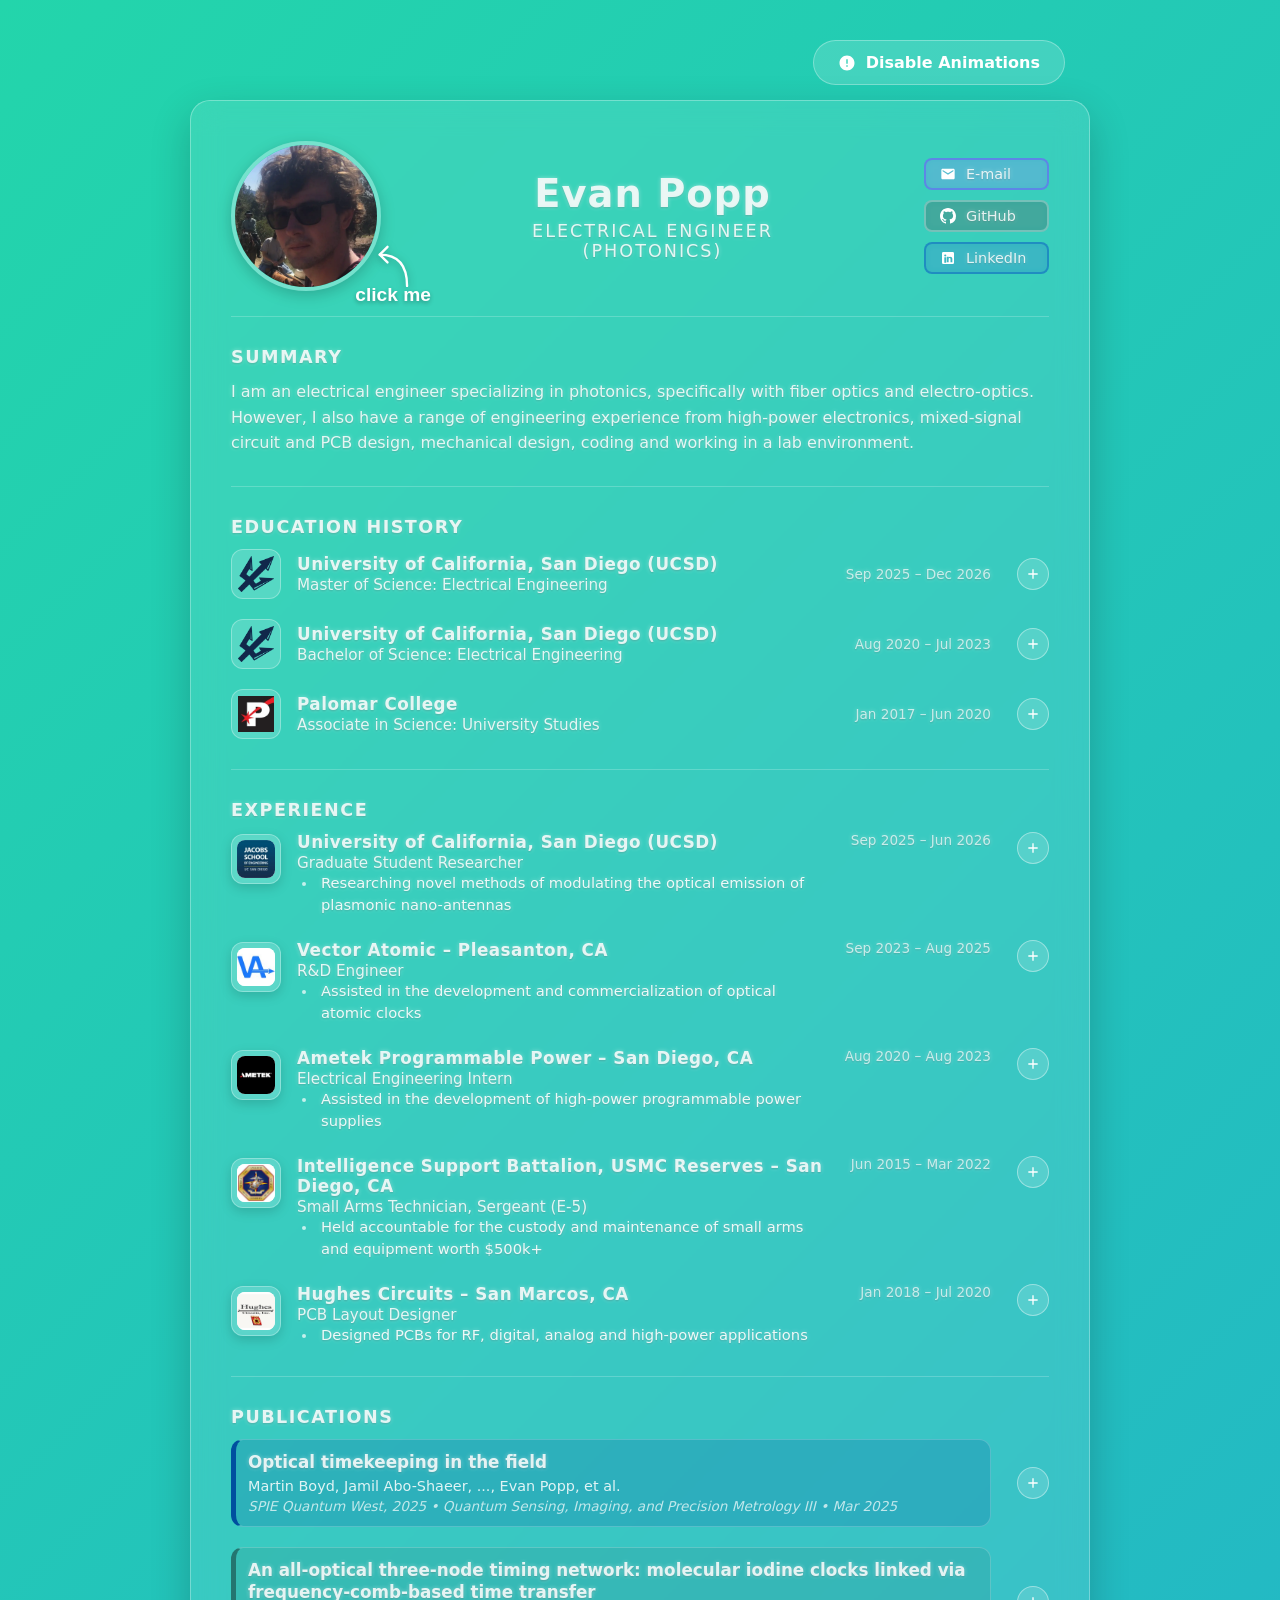
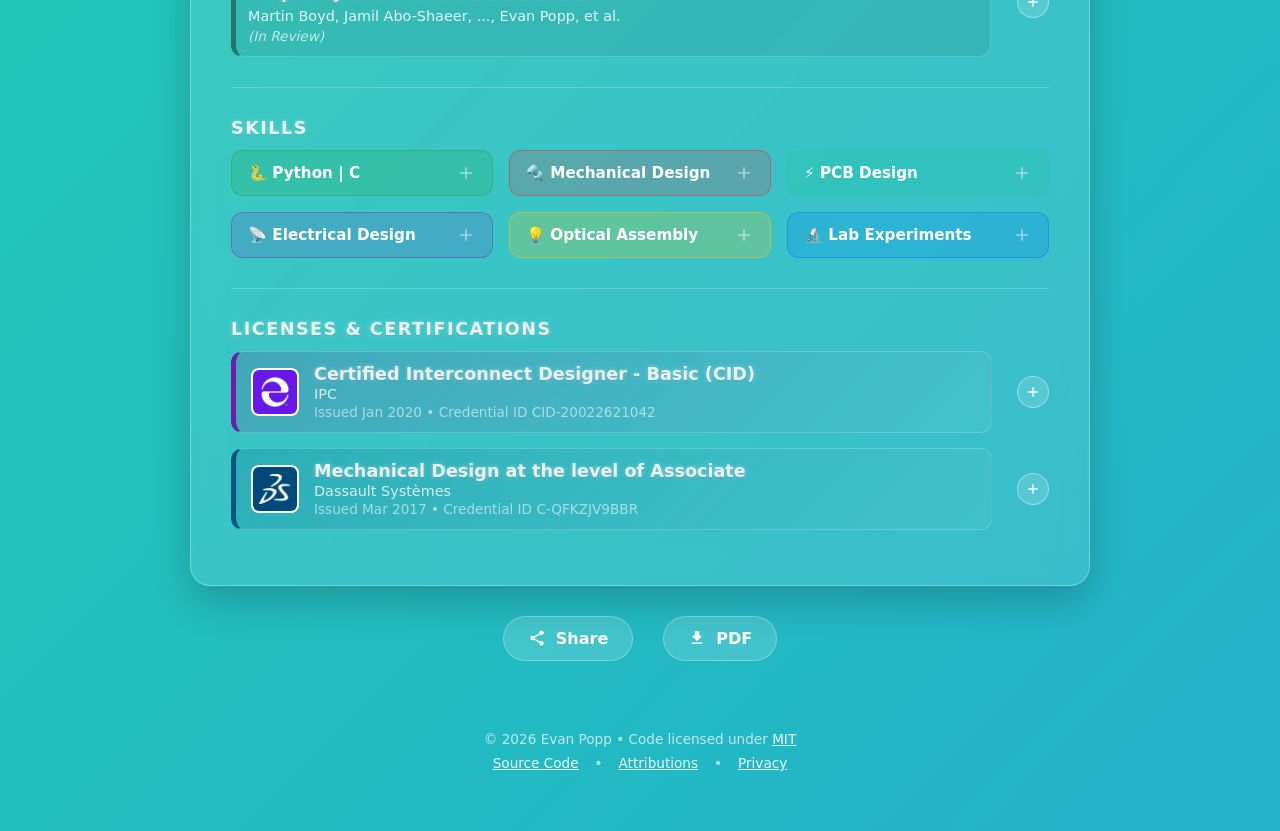
==== commit 7c2544e8: "Website V5 fixed display issues on different screen sizes added a button to disable distracting or G" ====
--- a/static/index.html
+++ b/static/index.html
@@ -4,7 +4,7 @@
 <head>
   <meta charset="UTF-8" />
   <!-- DELETE OR COMMENT THIS OUT -->
-  <!-- <meta name="viewport" content="width=device-width, initial-scale=1.0"> -->
+  <meta name="viewport" content="width=900">
   <title> Resume </title>
   <!-- Favicons -->
   <link rel="icon" type="image/png" href="/public/prism.png">
@@ -15,6 +15,17 @@
 </head>
 
 <body>
+
+  <div class="perf-toggle-container">
+    <button id="perf-toggle-btn" class="action-btn perf-toggle-btn">
+      <svg viewBox="0 0 24 24" width="16" height="16">
+        <path
+          d="M12 22c5.523 0 10-4.477 10-10S17.523 2 12 2 2 6.477 2 12s4.477 10 10 10zm-1-15h2v6h-2V7zm0 8h2v2h-2v-2z" />
+      </svg>
+      <span>Disable Animations</span>
+    </button>
+  </div>
+
   <!-- 1. ADD ID HERE -->
   <div class="glass-resume" id="resume-container">
 
@@ -659,7 +670,8 @@
       <p>For a few years now, I have had experience designing electrical circuits and systems in industry, with
         assistance from simulation tools such as LTSpice. I have had a range of design experience, from analog sensing
         and control circuitry in power supplies, customer facing outputs and controls, and very low-noise opto-electric
-        interfaces. I've also had experience with digital interfaces and mixed signal designs utilizing SPI, I2C and UART.</p>
+        interfaces. I've also had experience with digital interfaces and mixed signal designs utilizing SPI, I2C and
+        UART.</p>
     </div>
   </template>
 
@@ -707,7 +719,8 @@
       <h4>CID - Basic</h4>
     </div>
     <div class="modal-body">
-      <p>CID (Certified Interconnect Designer) is a certification that represents a working knowledge of IPC industry-wide
+      <p>CID (Certified Interconnect Designer) is a certification that represents a working knowledge of IPC
+        industry-wide
         PCB design standards. You can check the validity of my certification by entering my certificate ID
         at the website linked by this badge. <br> My credential ID is: CID-20022621042</p>
     </div>
--- a/css/styles_index.css
+++ b/css/styles_index.css
@@ -37,11 +37,53 @@
   }
 }
 
+/* Freezes the background animation */
+body.performance-mode {
+  animation: none !important;
+  background-position: 0% 50% !important; /* Locks the gradient in place */
+}
+
+/* Kills all expensive backdrop blurs across the site */
+body.performance-mode .glass-resume,
+body.performance-mode .modal-overlay,
+body.performance-mode .modal-content,
+body.performance-mode .experience-logo-link,
+body.performance-mode .contact-link {
+  backdrop-filter: none !important;
+  -webkit-backdrop-filter: none !important;
+  background: rgba(30, 30, 30, 0.85) !important; /* Darker solid fallback for contrast */
+}
+
+/* Removes the text blur which is also hard on rendering */
+body.performance-mode .frosted-text {
+  filter: none !important;
+  text-shadow: 1px 1px 3px rgba(0, 0, 0, 0.8) !important; /* Stronger shadow to maintain legibility */
+}
+
+/* Stops the bouncing arrow animation */
+body.performance-mode .click-me-indicator {
+  animation: none !important;
+}
+
 /* Frosted Text Utility */
 .frosted-text {
   color: rgba(255, 255, 255, 0.85);
   text-shadow: 0 0 4px rgba(255, 255, 255, 0.4), 0 1px 2px rgba(0, 0, 0, 0.2);
   filter: blur(0.3px);
+}
+
+/* Performance Button Layout */
+.perf-toggle-container {
+  width: 100%;
+  max-width: 850px;
+  display: flex;
+  justify-content: flex-end;
+  margin-bottom: 15px;
+}
+
+.perf-toggle-btn {
+  padding: 8px 16px;
+  font-size: 0.9rem;
 }
 
 /* Glass Resume Container */
@@ -402,8 +444,6 @@
   left: 0;
   right: 0;
   bottom: 0;
-  width: 100vw;
-  height: 100vh;
   background: rgba(0, 0, 0, 0.4);
   backdrop-filter: blur(8px);
   -webkit-backdrop-filter: blur(8px);
@@ -425,18 +465,48 @@
   background: linear-gradient(135deg, rgba(255, 255, 255, 0.15), rgba(255, 255, 255, 0.05));
   border: 1px solid rgba(255, 255, 255, 0.2);
   border-top: 1px solid rgba(255, 255, 255, 0.5);
-  /* Simulates top-down lighting */
   backdrop-filter: blur(16px);
   -webkit-backdrop-filter: blur(16px);
   border-radius: 16px;
   padding: 25px 30px;
-  max-width: 500px;
+  max-width: 600px;
   width: 90%;
   color: white;
   box-shadow: 0 15px 35px rgba(0, 0, 0, 0.4);
   transform: translateY(20px) scale(0.95);
   transition: transform 0.3s ease-out;
   text-align: left;
+
+  max-height: 90vh; /* Keeps the modal slightly smaller than the screen height */
+  display: flex;
+  flex-direction: column;
+  overflow: hidden; /* Clips all content to the rounded corners */
+}
+
+/* Mobile padding adjustment for the modal */
+@media (max-width: 768px) {
+  .modal-content {
+    padding: 20px 15px; 
+    width: 95%; /* Optional: Lets it take up slightly more horizontal space on tiny screens */
+  }
+}
+
+/* Custom Webkit Scrollbar for #modalText */
+#modalText::-webkit-scrollbar {
+  width: 6px;
+}
+
+#modalText::-webkit-scrollbar-track {
+  background: transparent;
+}
+
+#modalText::-webkit-scrollbar-thumb {
+  background: rgba(255, 255, 255, 0.3);
+  border-radius: 10px;
+}
+
+#modalText::-webkit-scrollbar-thumb:hover {
+  background: rgba(255, 255, 255, 0.5);
 }
 
 /* Modal Header Layout */
@@ -468,6 +538,10 @@
   text-align: left;
   display: flex;
   flex-direction: column;
+  overflow-y: auto; /* Handles scrolling inside the card */
+  padding-right: 8px; /* Prevents text/content from touching the scrollbar */
+  scrollbar-width: thin;
+  scrollbar-color: rgba(255, 255, 255, 0.3) transparent;
 }
 
 .modal-body {
@@ -513,7 +587,7 @@
 /* Image styling inside the glass modal */
 .modal-content img {
   max-width: 100%;
-  height: auto;
+  max-height: 400px;
   display: block;
   margin: 12px auto;
   border-radius: 8px;
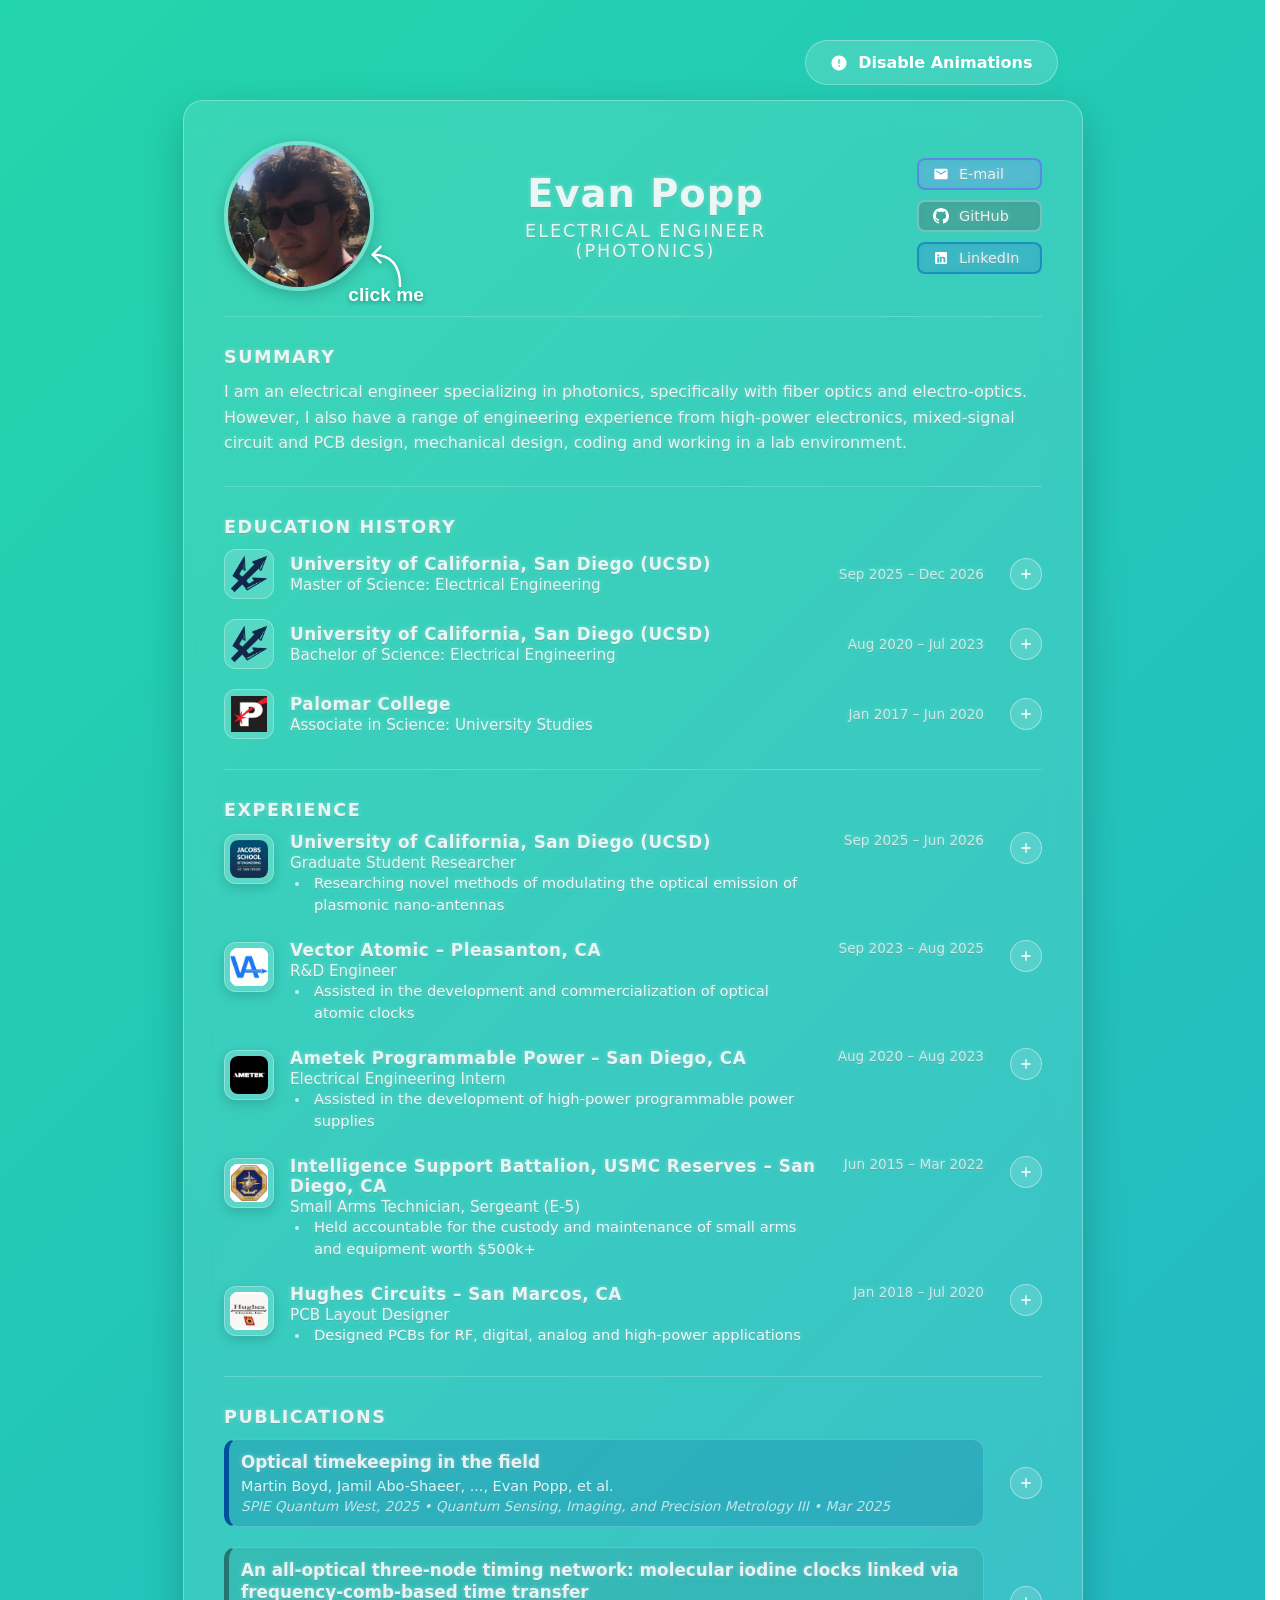
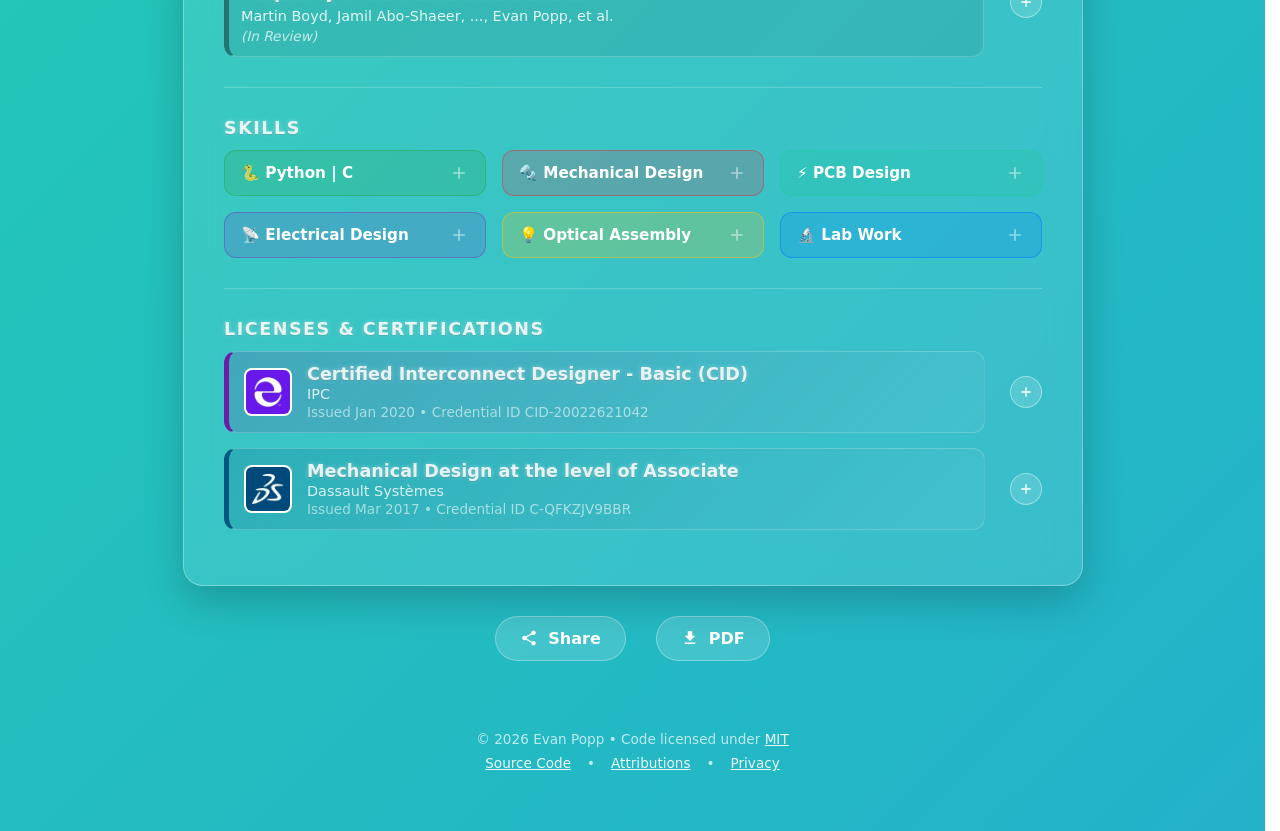
==== commit db413f05: "Website V6 Disabled background scrolling while a modal has popped up Added media and modified resume" ====
--- a/static/index.html
+++ b/static/index.html
@@ -358,7 +358,7 @@
         </button>
         <!-- Skill 6 | Lab Experiments-->
         <button class="skill-badge skill-blue modal-trigger" data-target="lab-modal" <span>🔬&nbsp;<b>Lab
-            Experiments</b></span>
+            Work</b></span>
           <svg class="integrated-plus" viewBox="0 0 24 24">
             <path d="M19 13h-6v6h-2v-6H5v-2h6V5h2v6h6v2z" />
           </svg>
@@ -448,14 +448,8 @@
     <div class="modal-body">
       <p>Hello! Thank you for visiting!
 
-        My goal with this site is to convey my professional background with ease, while also providing in-depth detail
+        <br><br>My goal with this site is to convey my professional background with ease, while also providing in-depth detail
         of my work and accomplishments. If you would like to contact me, please do not hesitate to do so.</p>
-      <br><b>Site Guide:</b></br>
-      <p>On this site, I use a combination of pop-ups and links to give more in-depth detail. Any badge with a + sign
-        signifies a pop-up, with the remaining badges being links. At the top right, you can use those links to contact
-        me or view my GitHub. At the bottom, you can share this site and/or download my resume. At the very bottom of
-        this page, you can use those links to view the source code for this site, the privacy policy and the favicon
-        attributions.</p>
     </div>
   </template>
 
@@ -639,9 +633,9 @@
   <!-- Template for lab skill -->
   <template id="lab-modal">
     <div class="modal-header">
-      <h4>Lab Experiments</h4>
-    </div>
-    <div class="modal-body">
+      <h4>Lab Work</h4>
+    </div>
+    <div class="modal-body"><img src='/public/lab_work.webp' alt='Lab Work' class='modal-body-image'>
       <p>For a few years now, I have had experience testing, troubleshooting, collecting data and running experiments in
         a lab environment. I have worked in hazardous environments with voltages up to 1000V, and IR fiber lasers
         with ~100mW optical power. I also have experience using various equipment such as photodetectors, oscilloscopes,
@@ -654,7 +648,7 @@
     <div class="modal-header">
       <h4>Optical Assembly</h4>
     </div>
-    <div class="modal-body">
+    <div class="modal-body"><img src='/public/cw_laser.webp' alt='Optical Assembly' class='modal-body-image'>
       <p>I have had a couple years of experience assembling and splicing fiber-based optical systems. These optical
         systems consisted of various different optical components such as splitters, isolators, AOMs, VOAs, SOAs, and
         more. Many of these systems were used in production atomic clocks and are currently in the field.</p>
@@ -666,7 +660,7 @@
     <div class="modal-header">
       <h4>Electrical Design</h4>
     </div>
-    <div class="modal-body">
+    <div class="modal-body"><img src='/public/electrical.webp' alt='LT Spice' class='modal-body-image'>
       <p>For a few years now, I have had experience designing electrical circuits and systems in industry, with
         assistance from simulation tools such as LTSpice. I have had a range of design experience, from analog sensing
         and control circuitry in power supplies, customer facing outputs and controls, and very low-noise opto-electric
@@ -680,7 +674,7 @@
     <div class="modal-header">
       <h4>PCB Design</h4>
     </div>
-    <div class="modal-body">
+    <div class="modal-body"><img src='/public/pcb.webp' alt='PCB Design' class='modal-body-image'>
       <p>For multiple years I have had experience designing PCBs using both Altium and PADs. This was one of the first
         industry skills that I gained. I have had experience designing PCBs for a wide range of purposes, such as RF,
         high-speed digital, high-power, analog and various mixed-signal designs.</p>
@@ -692,7 +686,7 @@
     <div class="modal-header">
       <h4>Mechanical Design</h4>
     </div>
-    <div class="modal-body">
+    <div class="modal-body"><img src='/public/transfer.webp' alt='Mech Design' class='modal-body-image'>
       <p>I have been utilizing SolidWorks in industry for multiple years, I also recently started using AutoDesk 360 for
         personal projects and my research. I have experience designing sheet metal chassis, CNC machined mounting
         components, professionally 3D printed parts, cable and harness design, as well as creating assembly instructions
@@ -705,7 +699,7 @@
     <div class="modal-header">
       <h4>Python | C</h4>
     </div>
-    <div class="modal-body">
+    <div class="modal-body"><img src='/public/qw.webp' alt='quantum well' class='modal-body-image'>
       <p>I have been coding in Python consistently for a couple of years now. For about half of that time I utilized C.
         In industry, I would often use a combination of Python and C to record/manipulate data and program MCUs
         respectively. During my time in graduate studies, I used Python extensively for predicting the quantum behavior
--- a/css/styles_index.css
+++ b/css/styles_index.css
@@ -3,6 +3,10 @@
   box-sizing: border-box;
   margin: 0;
   padding: 0;
+}
+
+html {
+  scrollbar-gutter: stable;
 }
 
 body {
@@ -63,6 +67,11 @@
 /* Stops the bouncing arrow animation */
 body.performance-mode .click-me-indicator {
   animation: none !important;
+}
+
+/* Prevents main page scrolling while modal is active */
+body.modal-open {
+  overflow: hidden;
 }
 
 /* Frosted Text Utility */
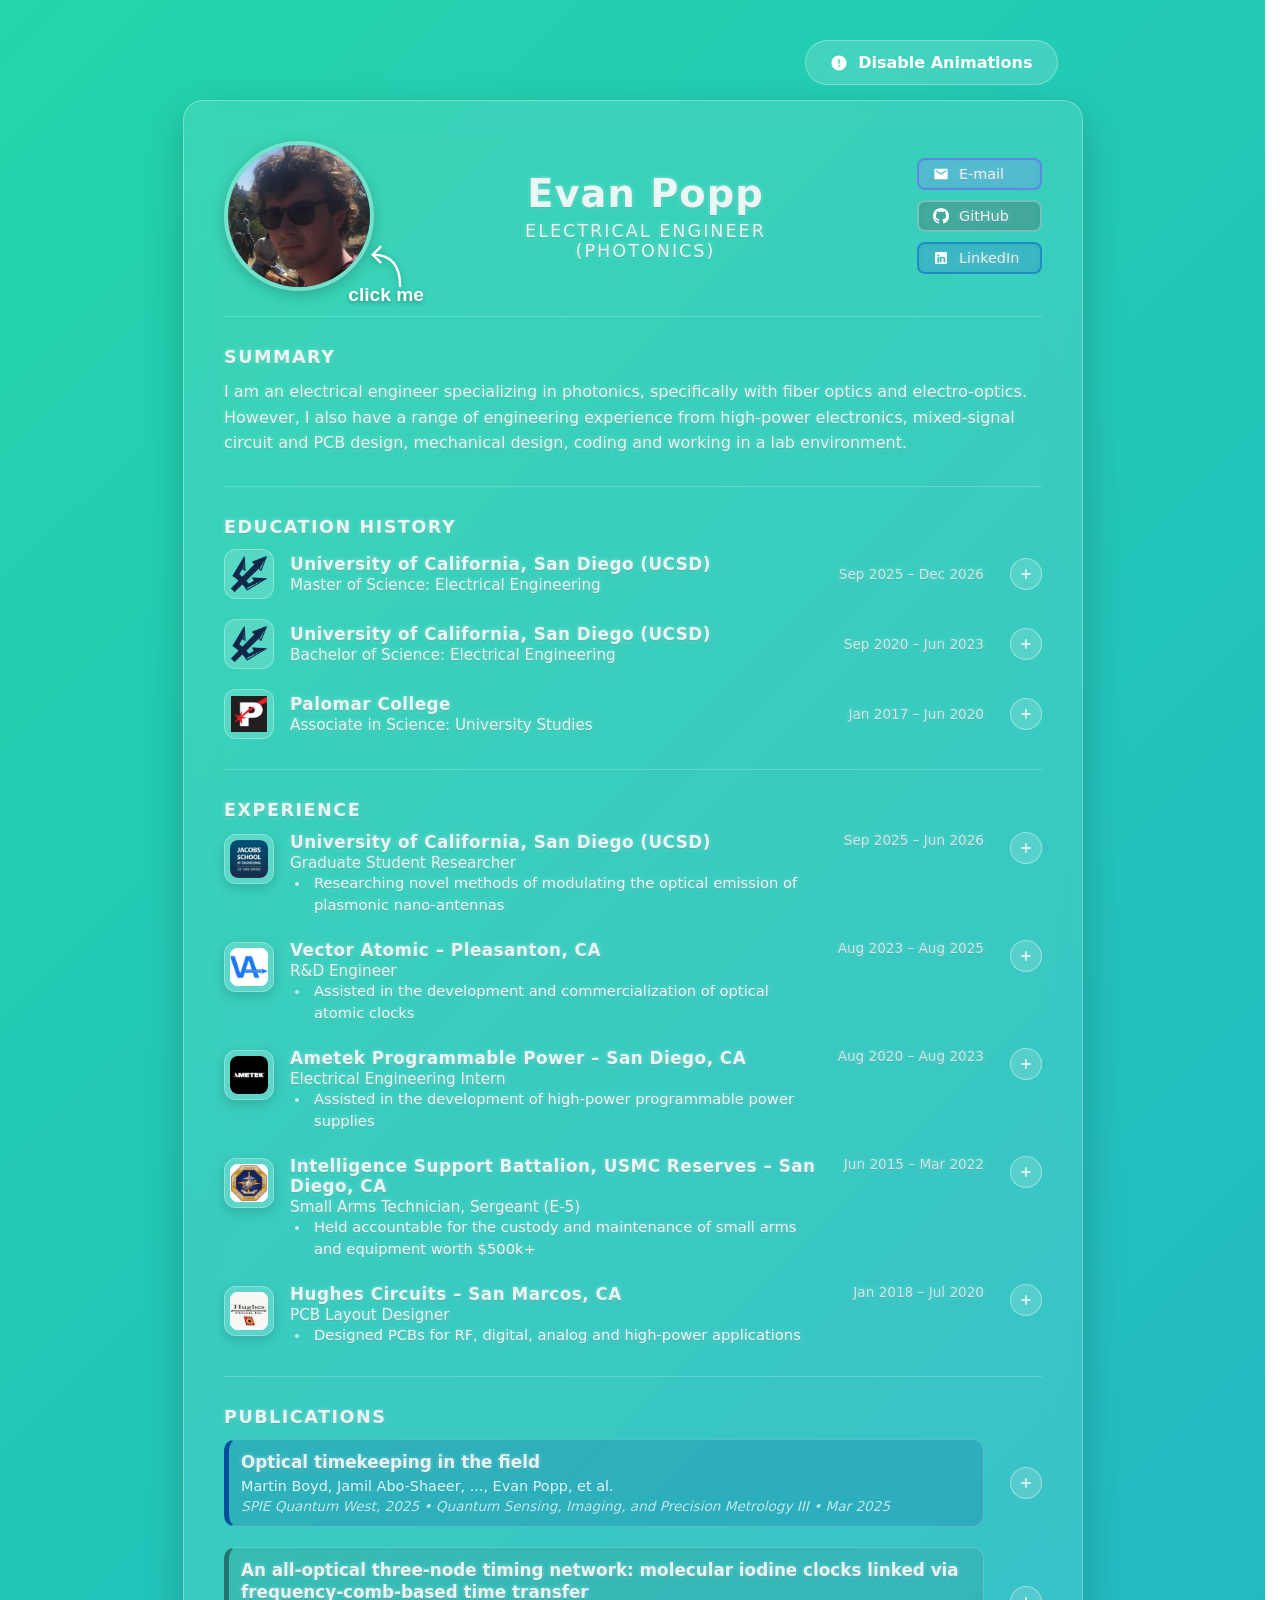
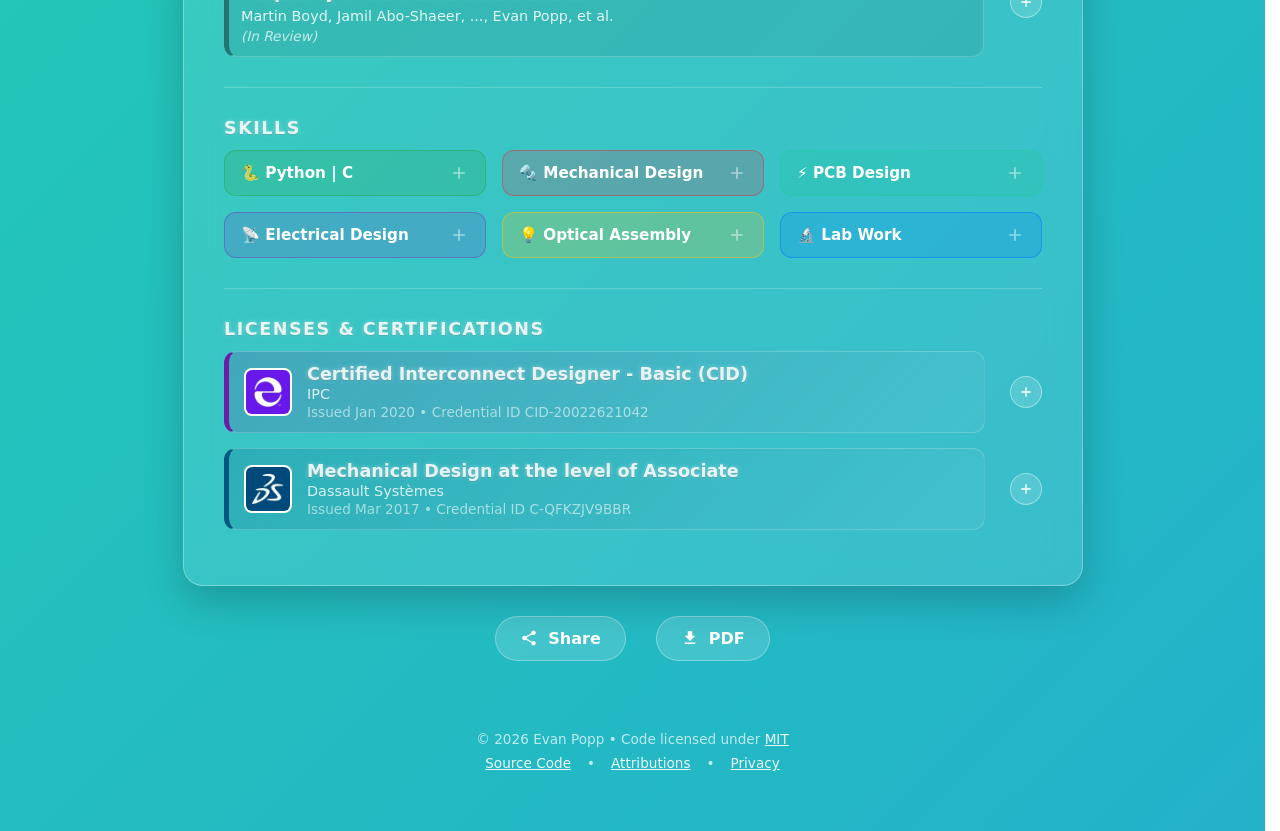
==== commit 393de568: "Website Ver. 7 updated experience and education dates updated README instructions" ====
--- a/static/index.html
+++ b/static/index.html
@@ -123,7 +123,7 @@
           <div class="school-name frosted-text">University of California, San Diego (UCSD)</div>
           <div class="degree-title frosted-text">Bachelor of Science: Electrical Engineering</div>
         </div>
-        <div class="education-date frosted-text">Aug 2020 – Jul 2023</div>
+        <div class="education-date frosted-text">Sep 2020 – Jun 2023</div>
         <!-- 2. ADD EXPAND BUTTON HERE -->
         <button class="expand-btn modal-trigger" data-target="bs-modal">
           <svg viewBox="0 0 24 24" width="20" height="20" fill="currentColor">
@@ -194,7 +194,7 @@
           </ul>
         </div>
         <!-- Date on the Right -->
-        <div class="education-date frosted-text">Sep 2023 – Aug 2025</div>
+        <div class="education-date frosted-text">Aug 2023 – Aug 2025</div>
         <!-- Optional Expand Button -->
         <button class="expand-btn modal-trigger" data-target="va-modal">
           <svg viewBox="0 0 24 24" width="20" height="20" fill="currentColor">
@@ -229,7 +229,7 @@
       <div class="experience-item"> <!-- Reusing row container -->
         <a href="https://www.marforres.marines.mil/Units/Force-Headquarters-Group/Intelligence-Support-Battalion/CI-HUMINT-Company-A/"
           target="_blank" class="experience-logo-link">
-          <img src="/public/USMC_logo.png" alt="Company Logo" onerror="this.style.display='none'">
+          <img src="/public/USMC_Logo.png" alt="Company Logo" onerror="this.style.display='none'">
         </a>
         <!-- Details Block -->
         <div class="education-details">
